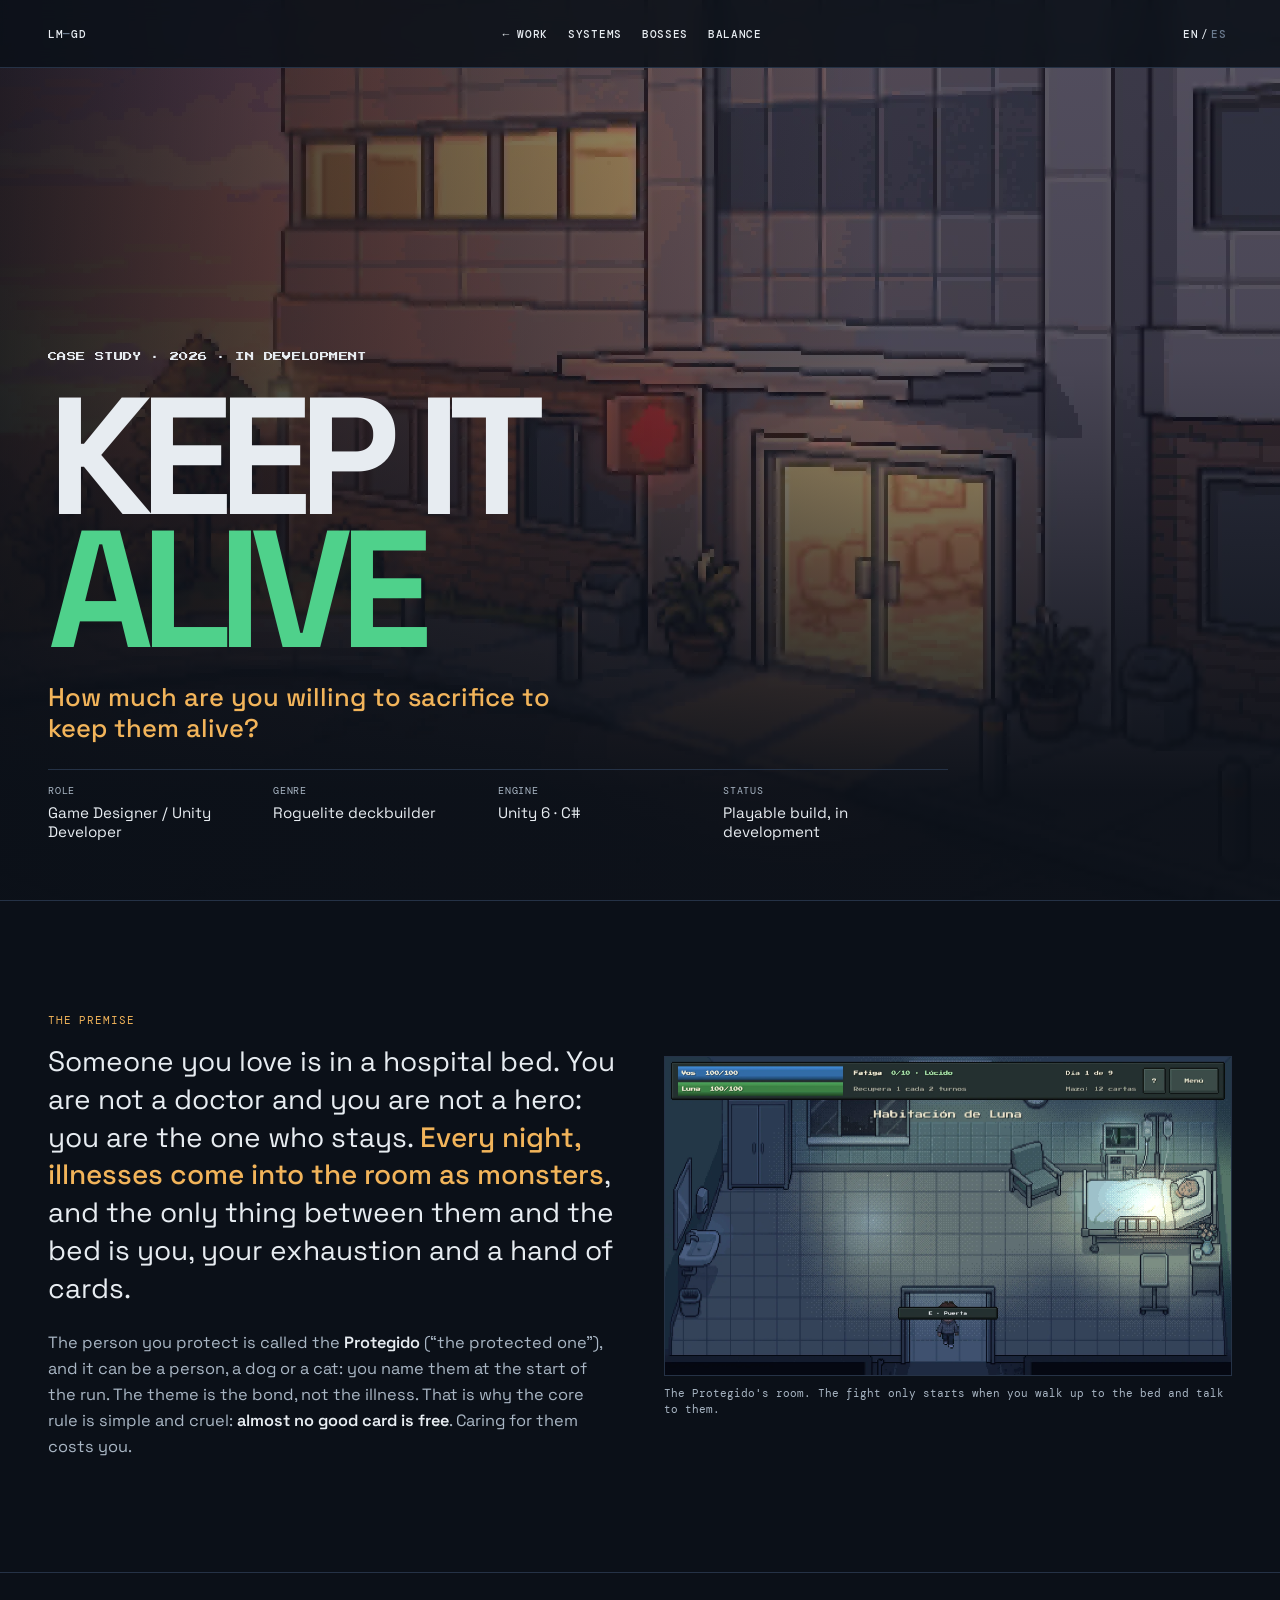
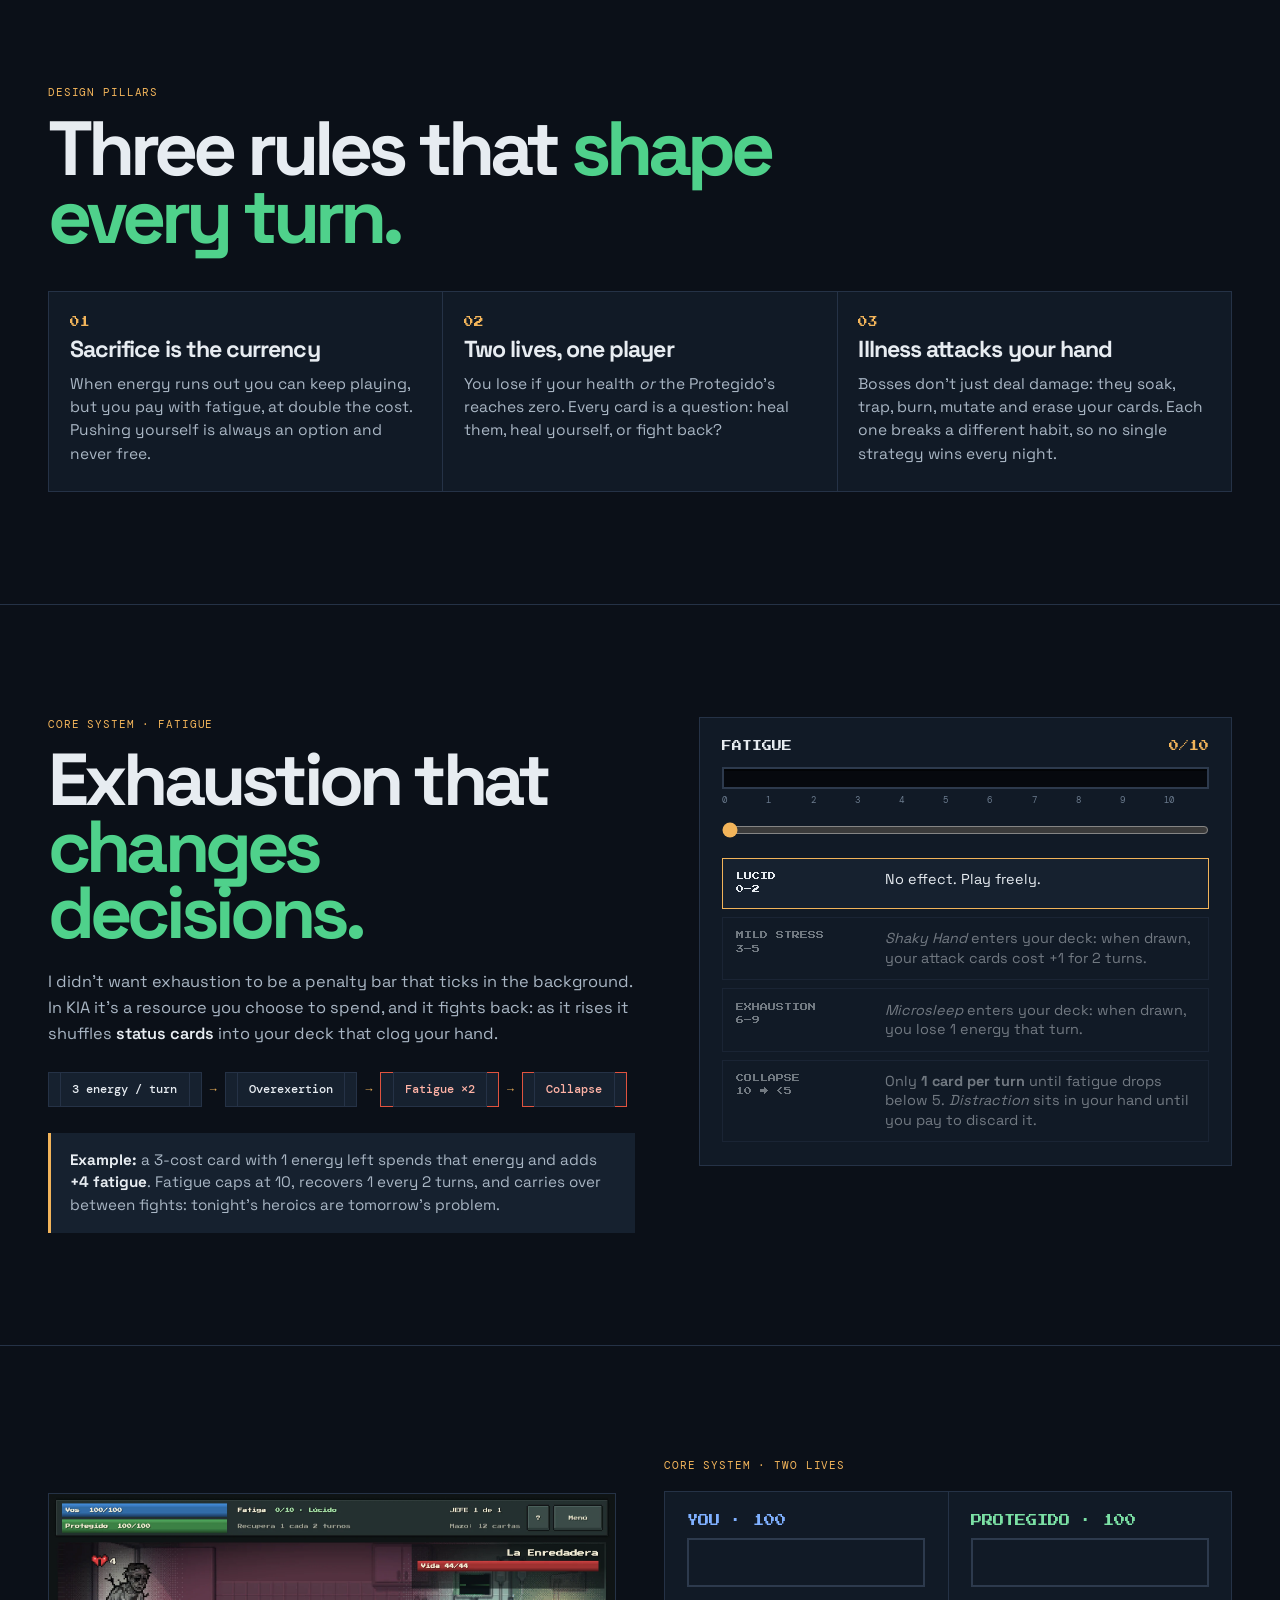
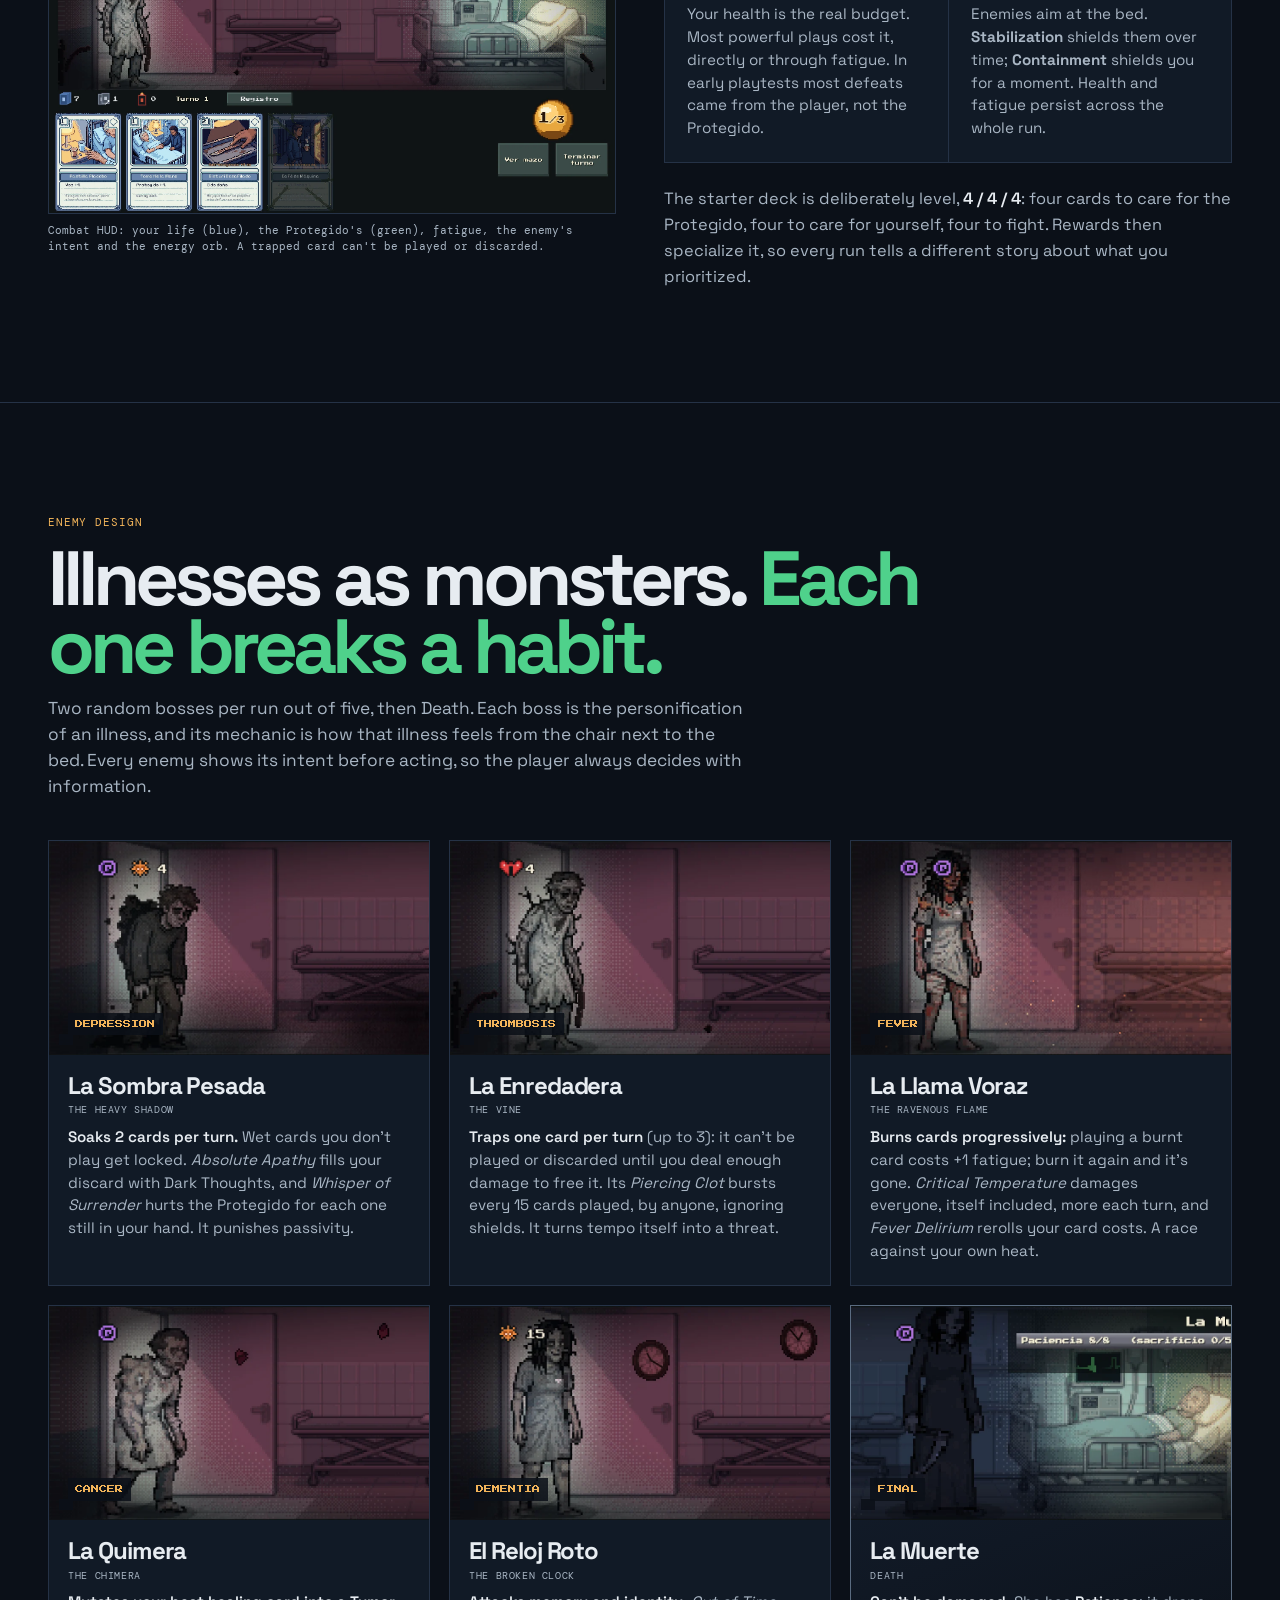
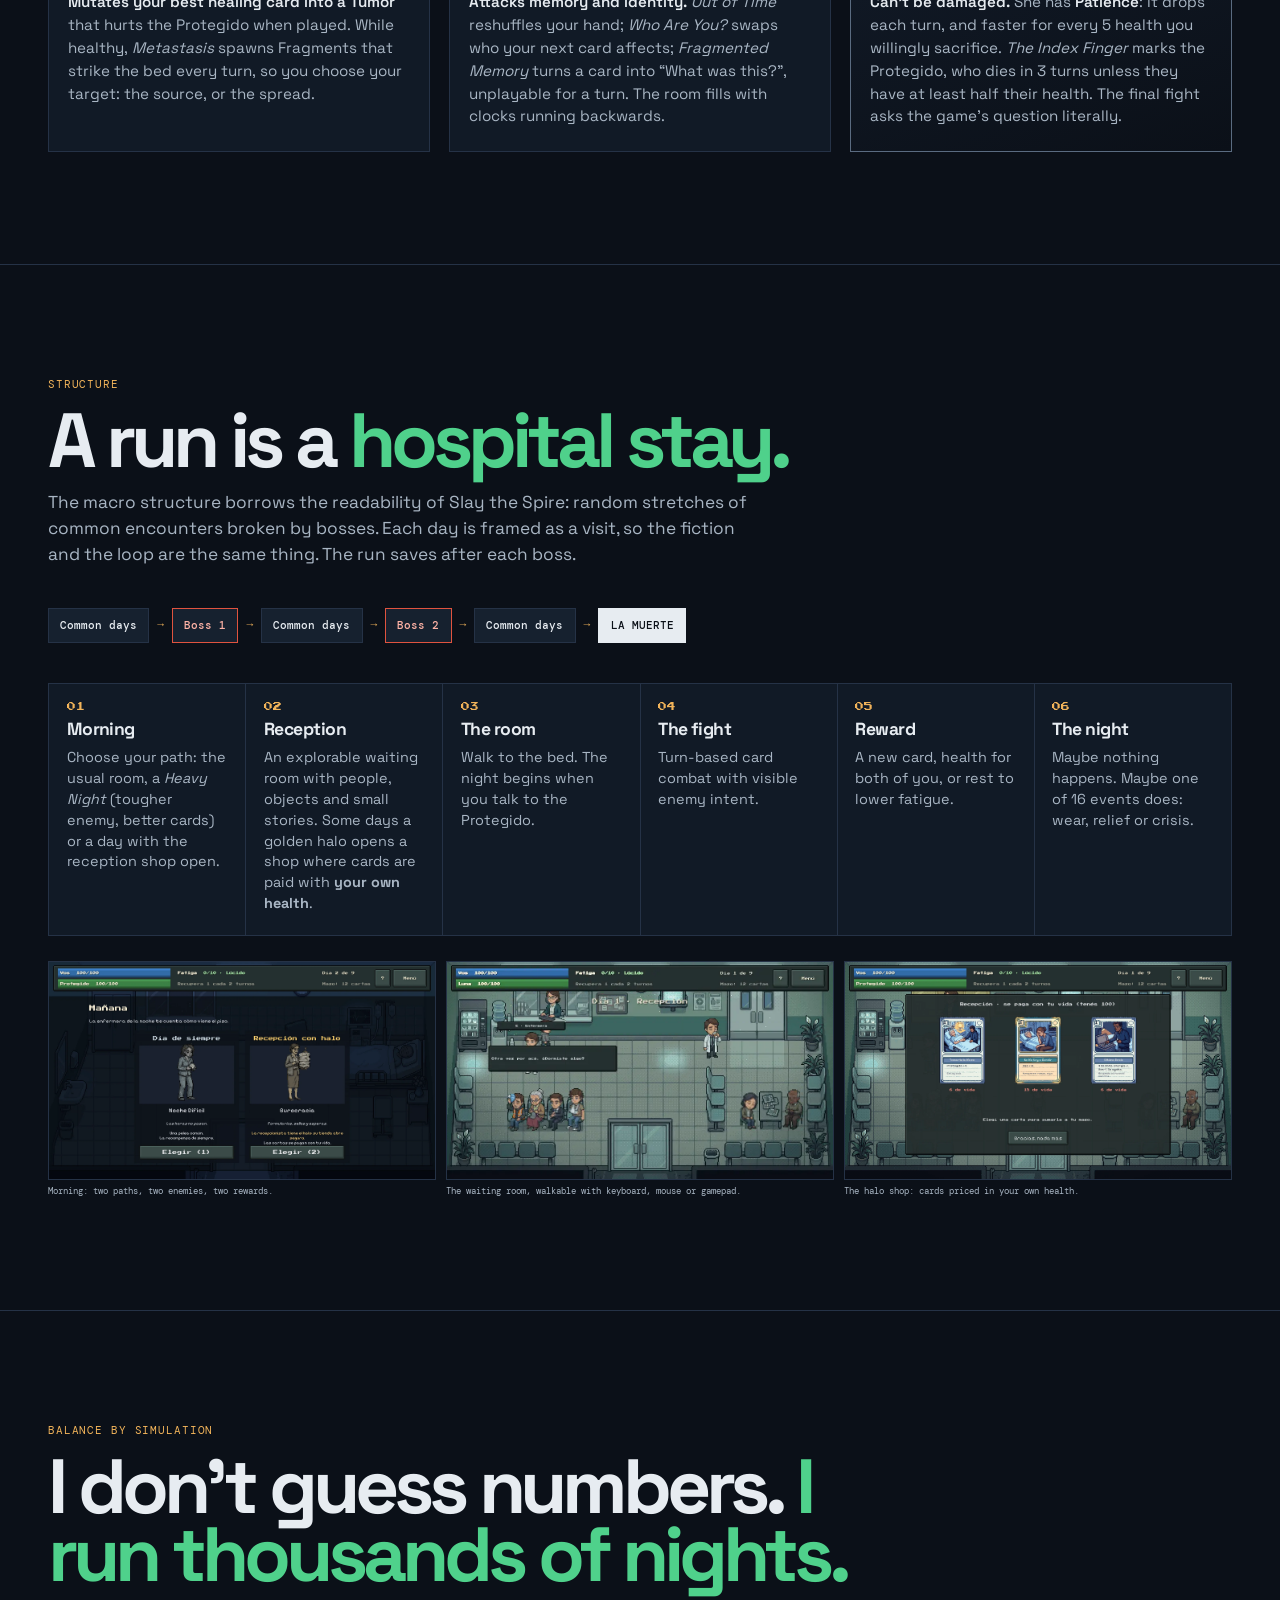
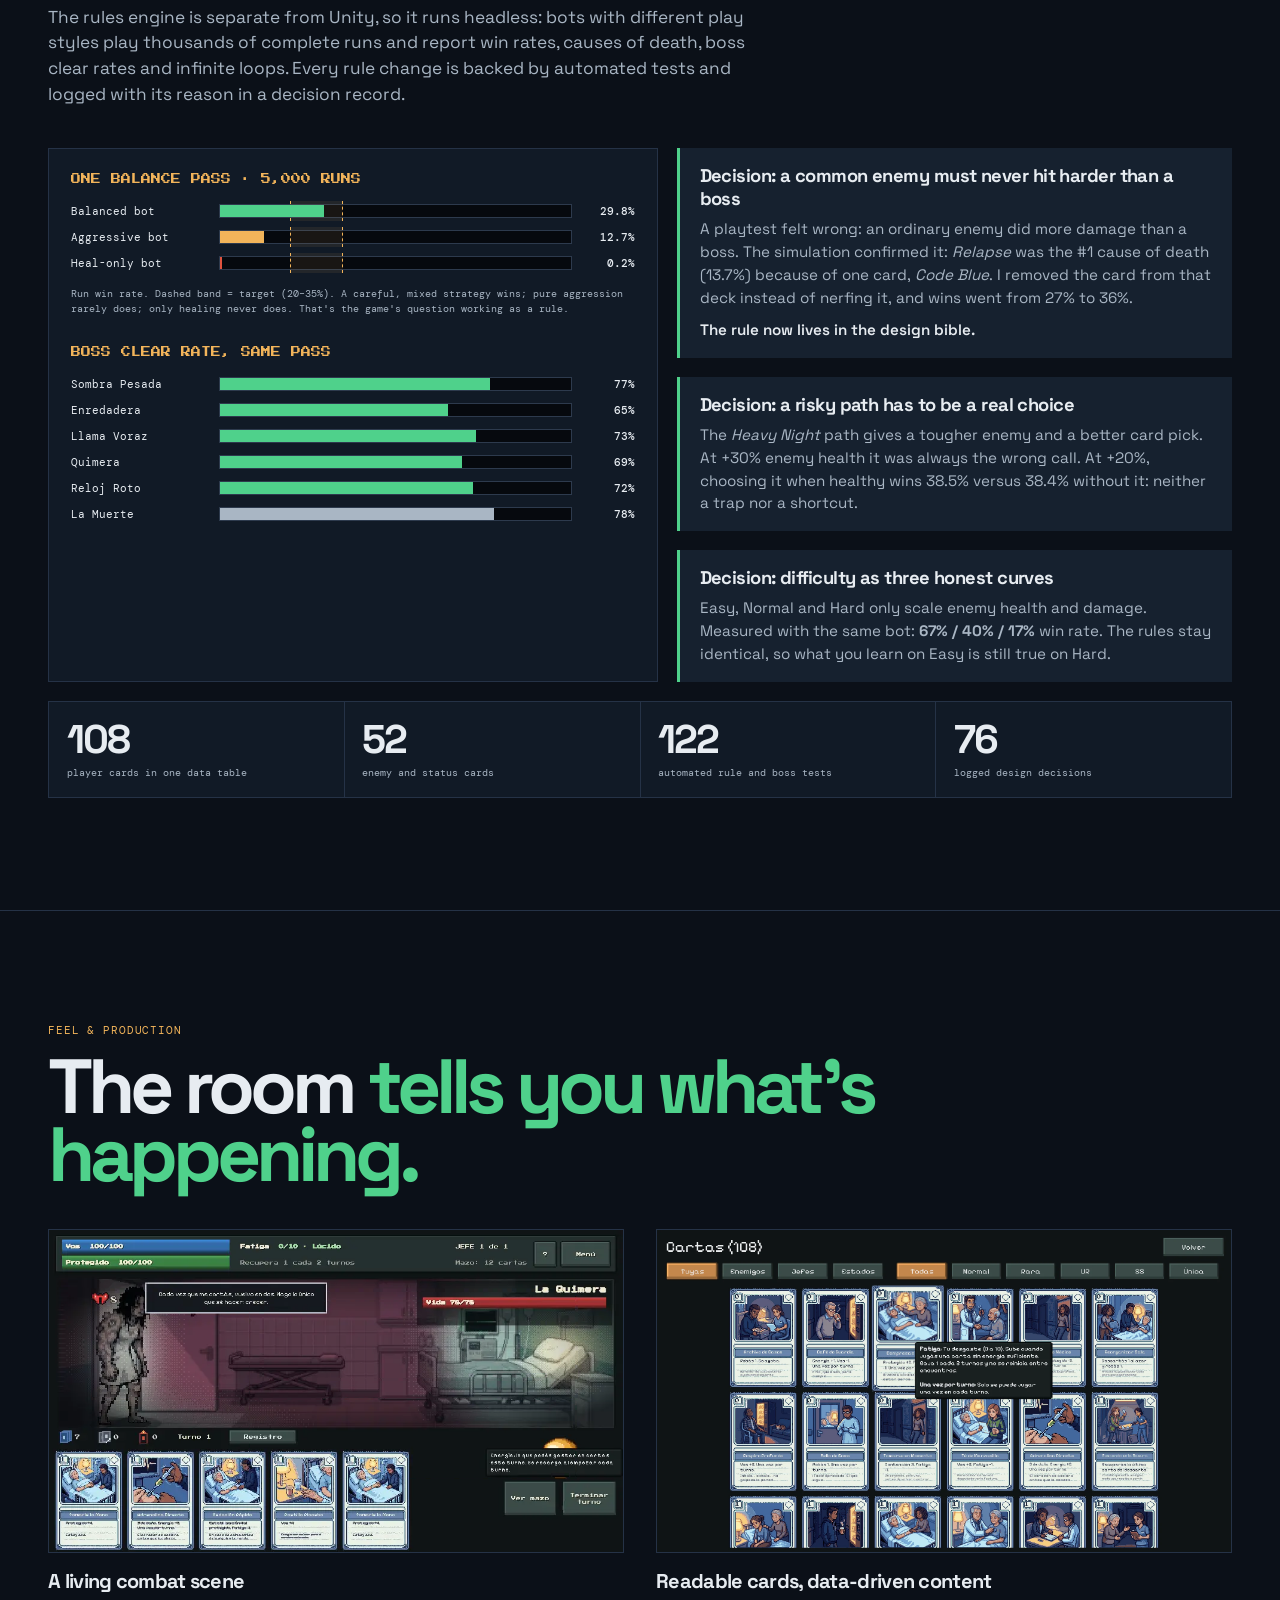
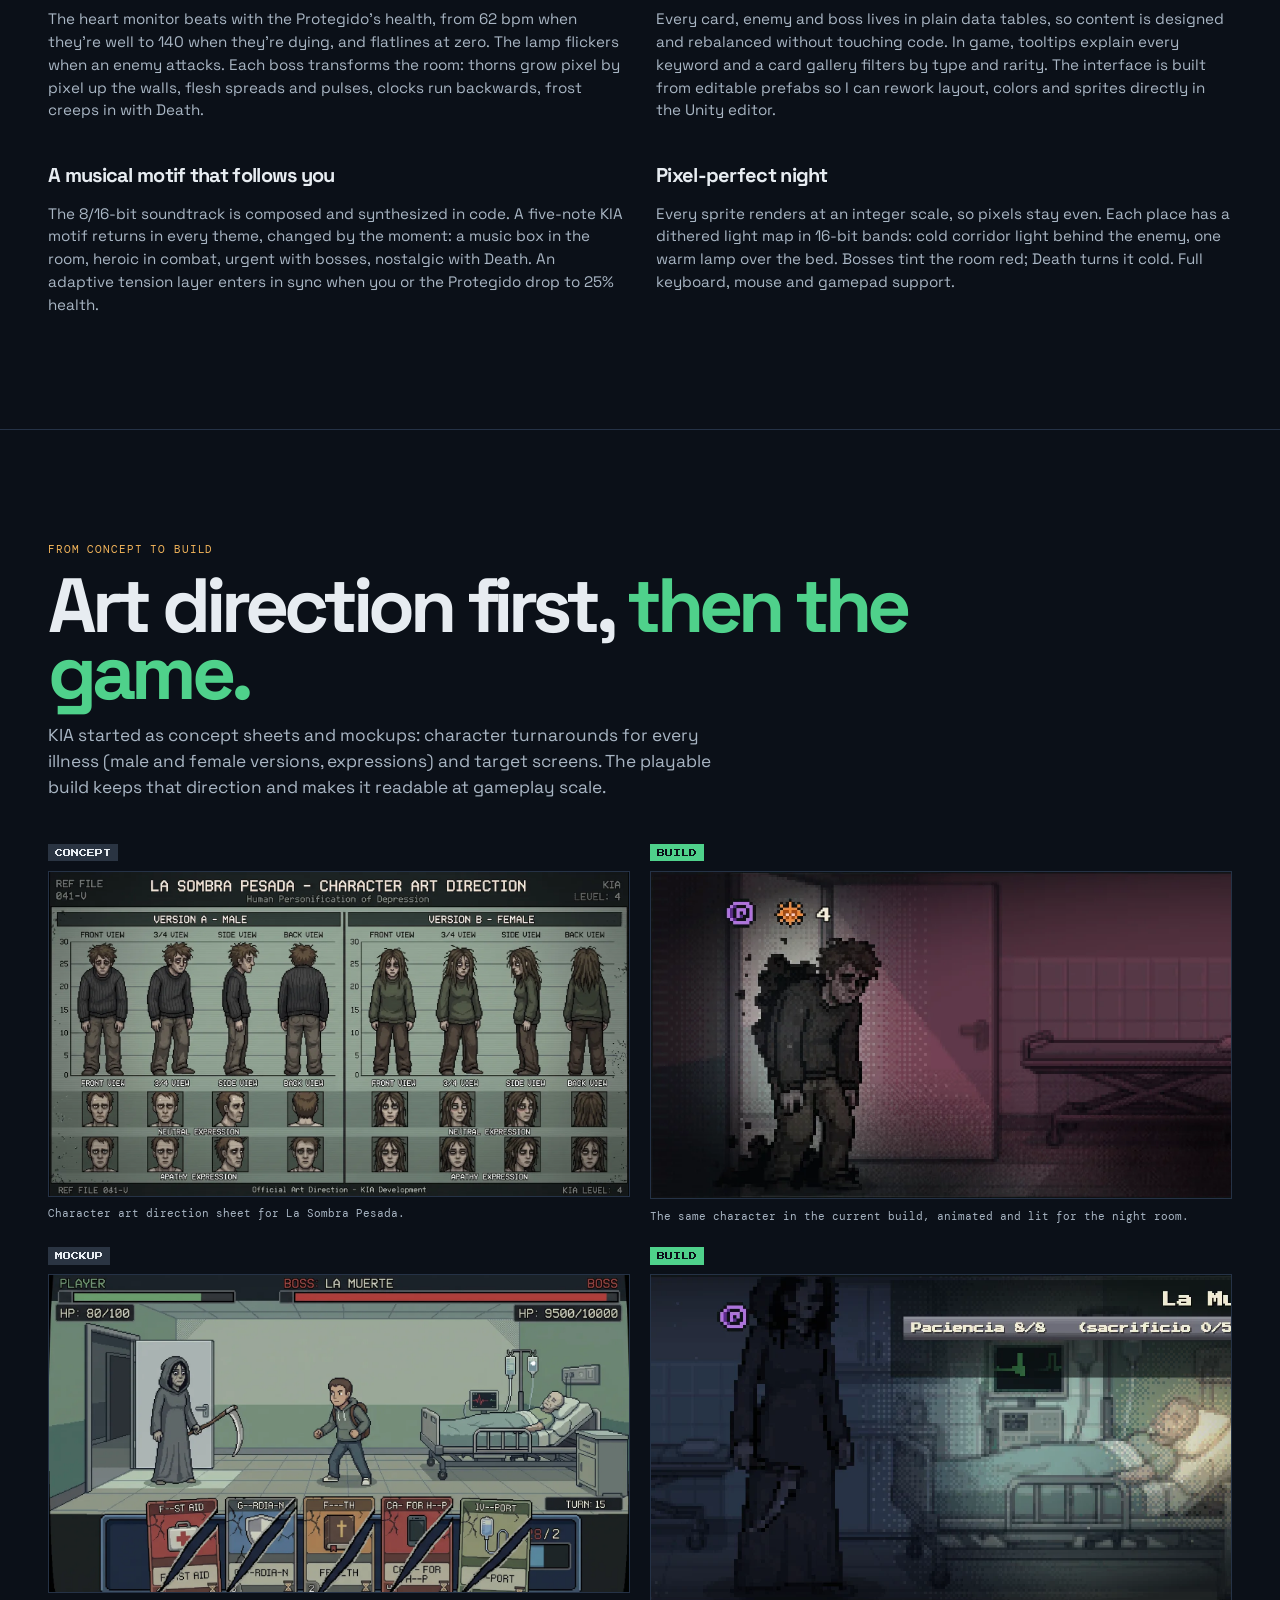
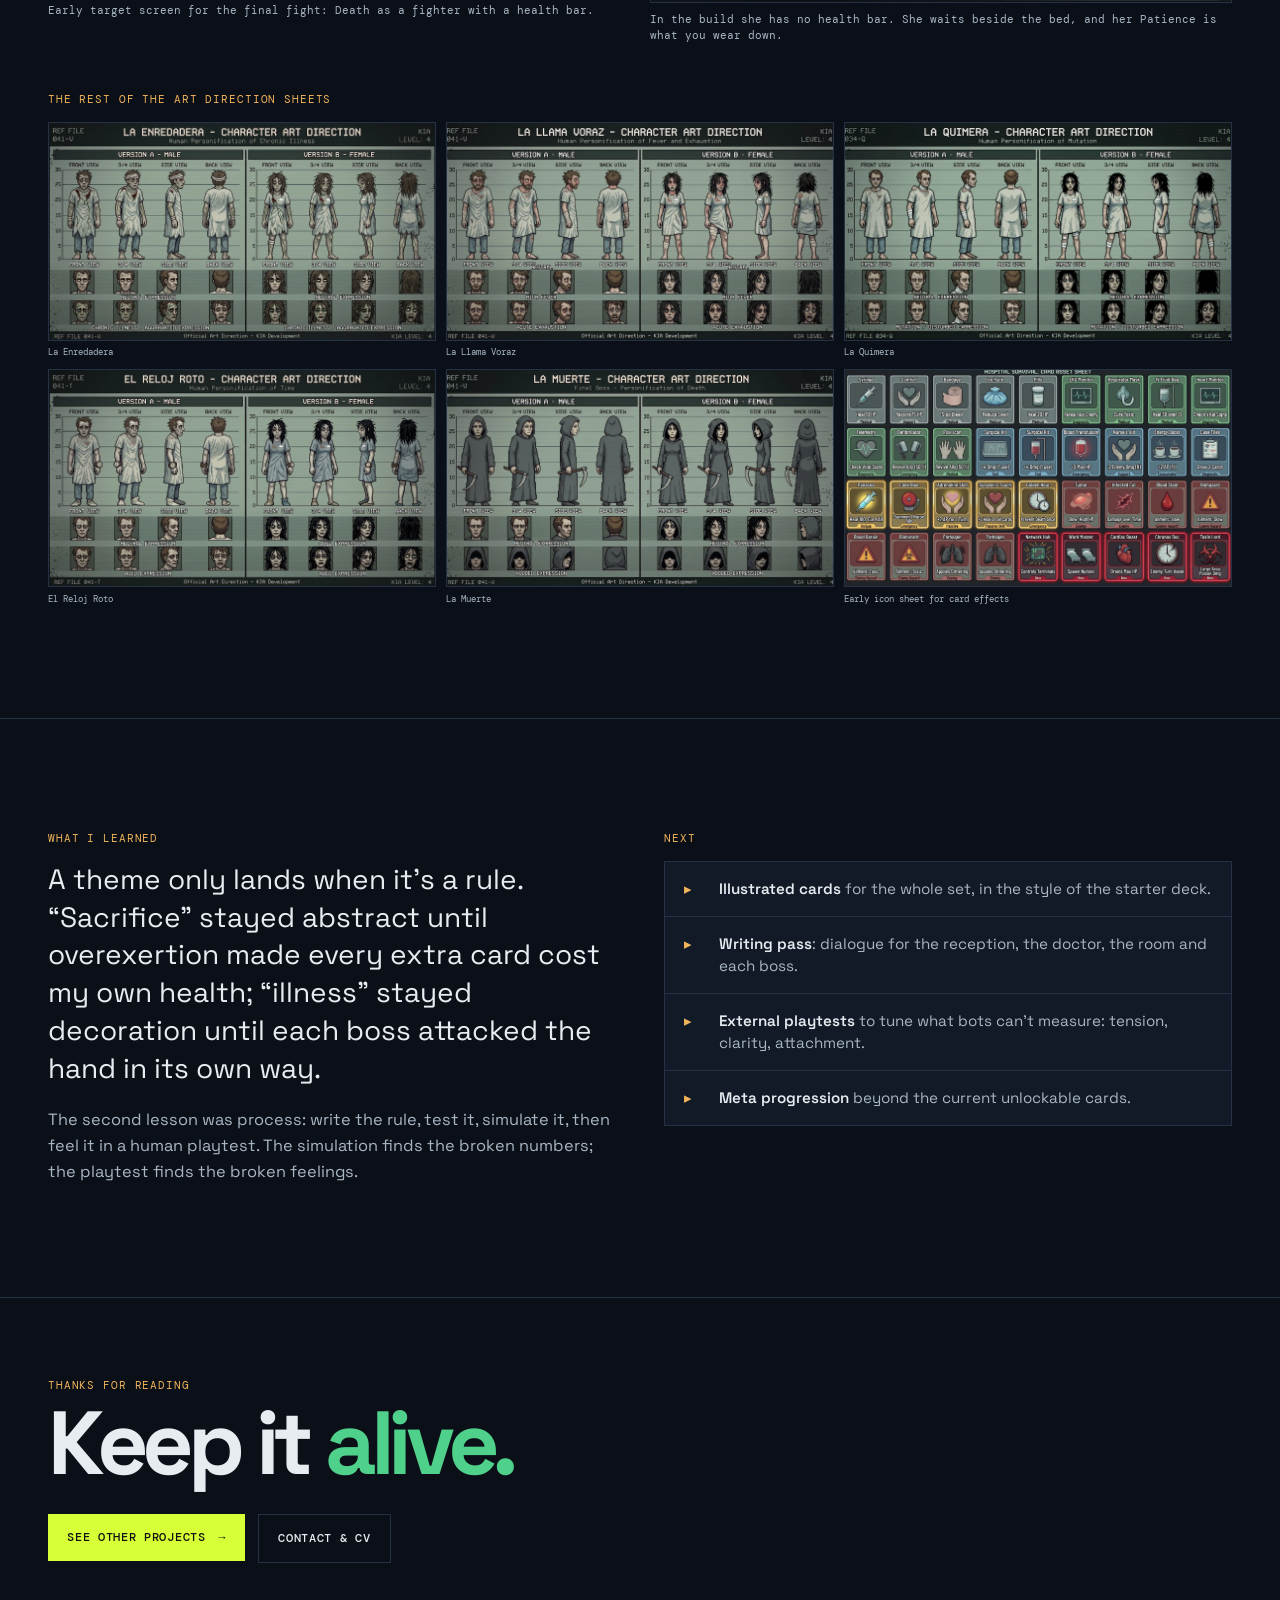
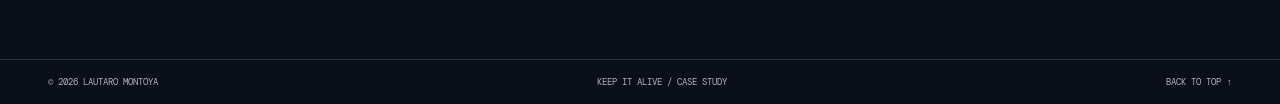
==== kia.html @ 267230ca "Página completa de Keep It Alive, KIA destacado en la portada e imágenes 15 veces más livianas - kia" ====
<!doctype html>
<html lang="en">
<head>
  <meta charset="utf-8">
  <meta name="viewport" content="width=device-width, initial-scale=1">
  <title>Keep It Alive (KIA) — Case Study · Lautaro Montoya</title>
  <meta name="description" content="Keep It Alive: a pixel-art roguelite card game about how much you would sacrifice to keep someone alive. Design case study by Lautaro Montoya: fatigue system, bosses that attack your hand, balance by simulation.">
  <meta name="theme-color" content="#0b1018">
  <meta property="og:type" content="article">
  <meta property="og:title" content="Keep It Alive — How much are you willing to sacrifice to keep them alive?">
  <meta property="og:description" content="A roguelite card game where illnesses attack your hand. Design case study by Lautaro Montoya.">
  <meta property="og:image" content="assets/img/og-kia.jpg">
  <meta name="twitter:card" content="summary_large_image">
  <link rel="icon" href="data:image/svg+xml,%3Csvg xmlns='http://www.w3.org/2000/svg' viewBox='0 0 32 32'%3E%3Crect width='32' height='32' fill='%230b1018'/%3E%3Cpath d='M3 17h7l3-8 4 15 3-7h9' fill='none' stroke='%234fd18b' stroke-width='3'/%3E%3C/svg%3E">
  <link rel="preconnect" href="https://fonts.googleapis.com">
  <link rel="preconnect" href="https://fonts.gstatic.com" crossorigin>
  <link rel="stylesheet" href="https://fonts.googleapis.com/css2?family=DM+Mono:wght@400;500&family=Press+Start+2P&family=Space+Grotesk:wght@400;500;600;700&display=swap">
  <link rel="stylesheet" href="styles.css?v=20261103">
  <script defer src="main.js?v=20261103"></script>
</head>
<body class="page-kia">
  <a class="skip-link" href="#main"><span data-lang="en">Skip to content</span><span data-lang="es">Saltar al contenido</span></a>

  <header class="site-header">
    <a class="logo" href="index.html" aria-label="Lautaro Montoya — home">LM<span>—</span>GD</a>
    <nav aria-label="Case study sections">
      <a href="index.html#work"><span data-lang="en">← WORK</span><span data-lang="es">← PROYECTOS</span></a>
      <a class="nav-extra" href="#systems"><span data-lang="en">SYSTEMS</span><span data-lang="es">SISTEMAS</span></a>
      <a href="#bosses"><span data-lang="en">BOSSES</span><span data-lang="es">JEFES</span></a>
      <a class="nav-extra" href="#balance">BALANCE</a>
    </nav>
    <button class="lang-toggle" type="button" aria-label="Cambiar a español / Switch to English"><span>EN</span><b>/</b><span>ES</span></button>
  </header>

  <main id="main">
    <!-- ============================================================ portada -->
    <section class="kia-hero">
      <div class="kia-hero-bg"><img src="assets/img/kia/exterior.webp" alt="" width="1240" height="1080" fetchpriority="high"></div>
      <div class="kia-hero-inner">
        <p class="kia-kicker">CASE STUDY · 2026 · <span data-lang="en">IN DEVELOPMENT</span><span data-lang="es">EN DESARROLLO</span></p>
        <h1>KEEP IT <em>ALIVE</em></h1>
        <p class="kia-question"><span data-lang="en">How much are you willing to sacrifice to keep them alive?</span><span data-lang="es">¿Cuánto estás dispuesto a sacrificar para mantenerlo vivo?</span></p>
        <dl class="kia-meta">
          <div><dt><span data-lang="en">ROLE</span><span data-lang="es">ROL</span></dt><dd>Game Designer / Unity Developer</dd></div>
          <div><dt><span data-lang="en">GENRE</span><span data-lang="es">GÉNERO</span></dt><dd><span data-lang="en">Roguelite deckbuilder</span><span data-lang="es">Roguelite de cartas</span></dd></div>
          <div><dt><span data-lang="en">ENGINE</span><span data-lang="es">MOTOR</span></dt><dd>Unity 6 · C#</dd></div>
          <div><dt><span data-lang="en">STATUS</span><span data-lang="es">ESTADO</span></dt><dd><span data-lang="en">Playable build, in development</span><span data-lang="es">Build jugable, en desarrollo</span></dd></div>
        </dl>
      </div>
    </section>

    <!-- ============================================================ premisa -->
    <section class="kia-section">
      <div class="kia-wrap kia-two">
        <div>
          <p class="eyebrow"><span data-lang="en">THE PREMISE</span><span data-lang="es">LA PREMISA</span></p>
          <p class="kia-lead" style="margin-top:1rem">
            <span data-lang="en">Someone you love is in a hospital bed. You are not a doctor and you are not a hero: you are the one who stays. <strong>Every night, illnesses come into the room as monsters</strong>, and the only thing between them and the bed is you, your exhaustion and a hand of cards.</span>
            <span data-lang="es">Alguien que querés está en una cama de hospital. No sos médico ni héroe: sos quien se queda. <strong>Cada noche las enfermedades entran al cuarto como monstruos</strong>, y lo único entre ellas y la cama sos vos, tu cansancio y una mano de cartas.</span>
          </p>
          <p class="kia-text" style="margin-top:1.4rem">
            <span data-lang="en">The person you protect is called the <strong>Protegido</strong> (“the protected one”), and it can be a person, a dog or a cat: you name them at the start of the run. The theme is the bond, not the illness. That is why the core rule is simple and cruel: <strong>almost no good card is free</strong>. Caring for them costs you.</span>
            <span data-lang="es">A quien protegés se lo llama <strong>Protegido</strong>, y puede ser una persona, un perro o un gato: le ponés nombre al empezar la partida. El tema es el vínculo, no la enfermedad. Por eso la regla central es simple y cruel: <strong>casi ninguna carta buena es gratis</strong>. Cuidarlo te cuesta.</span>
          </p>
        </div>
        <figure class="kia-figure">
          <img src="assets/img/kia/habitacion.webp" alt="The Protegido's hospital room at night, explorable in top-down view" loading="lazy" width="1920" height="1080" data-zoom>
          <figcaption><span data-lang="en">The Protegido's room. The fight only starts when you walk up to the bed and talk to them.</span><span data-lang="es">La habitación del Protegido. La pelea recién empieza cuando te acercás a la cama y le hablás.</span></figcaption>
        </figure>
      </div>
    </section>

    <!-- ============================================================ pilares -->
    <section class="kia-section">
      <div class="kia-wrap">
        <div class="kia-head">
          <p class="eyebrow"><span data-lang="en">DESIGN PILLARS</span><span data-lang="es">PILARES DE DISEÑO</span></p>
          <h2><span data-lang="en">Three rules that <em>shape every turn.</em></span><span data-lang="es">Tres reglas que <em>dan forma a cada turno.</em></span></h2>
        </div>
        <ol class="pillars">
          <li>
            <h3><span data-lang="en">Sacrifice is the currency</span><span data-lang="es">El sacrificio es la moneda</span></h3>
            <p><span data-lang="en">When energy runs out you can keep playing, but you pay with fatigue, at double the cost. Pushing yourself is always an option and never free.</span><span data-lang="es">Cuando se termina la energía podés seguir jugando, pero pagás con fatiga, al doble. Exigirte siempre es una opción y nunca es gratis.</span></p>
          </li>
          <li>
            <h3><span data-lang="en">Two lives, one player</span><span data-lang="es">Dos vidas, un jugador</span></h3>
            <p><span data-lang="en">You lose if your health <em>or</em> the Protegido's reaches zero. Every card is a question: heal them, heal yourself, or fight back?</span><span data-lang="es">Perdés si llega a cero tu vida <em>o</em> la del Protegido. Cada carta es una pregunta: ¿lo curo, me curo o ataco?</span></p>
          </li>
          <li>
            <h3><span data-lang="en">Illness attacks your hand</span><span data-lang="es">La enfermedad ataca tu mano</span></h3>
            <p><span data-lang="en">Bosses don't just deal damage: they soak, trap, burn, mutate and erase your cards. Each one breaks a different habit, so no single strategy wins every night.</span><span data-lang="es">Los jefes no solo hacen daño: mojan, atrapan, queman, mutan y borran tus cartas. Cada uno rompe un hábito distinto, así que ninguna estrategia gana todas las noches.</span></p>
          </li>
        </ol>
      </div>
    </section>

    <!-- ============================================================ fatiga -->
    <section class="kia-section" id="systems">
      <div class="kia-wrap fatigue">
        <div>
          <p class="eyebrow"><span data-lang="en">CORE SYSTEM · FATIGUE</span><span data-lang="es">SISTEMA CENTRAL · FATIGA</span></p>
          <h2 class="kia-head" style="margin:1rem 0 0"><span data-lang="en" style="font-size:clamp(2.2rem,6vw,4.6rem);line-height:.9;letter-spacing:-.065em;display:block">Exhaustion that <em>changes decisions.</em></span><span data-lang="es" style="font-size:clamp(2.2rem,6vw,4.6rem);line-height:.9;letter-spacing:-.065em;display:block">Un cansancio que <em>cambia las decisiones.</em></span></h2>
          <p class="kia-text" style="margin-top:1.4rem"><span data-lang="en">I didn't want exhaustion to be a penalty bar that ticks in the background. In KIA it's a resource you choose to spend, and it fights back: as it rises it shuffles <strong>status cards</strong> into your deck that clog your hand.</span><span data-lang="es">No quería que el cansancio fuera una barra de castigo que corre de fondo. En KIA es un recurso que elegís gastar, y te responde: a medida que sube mete <strong>cartas de estado</strong> en tu mazo que te traban la mano.</span></p>
          <div class="fatigue-chain" aria-label="Energy, then overexertion, then fatigue, then collapse">
            <span><span data-lang="en">3 energy / turn</span><span data-lang="es">3 de energía / turno</span></span><i>→</i>
            <span><span data-lang="en">Overexertion</span><span data-lang="es">Sobreexigencia</span></span><i>→</i>
            <span class="is-hot"><span data-lang="en">Fatigue ×2</span><span data-lang="es">Fatiga ×2</span></span><i>→</i>
            <span class="is-hot"><span data-lang="en">Collapse</span><span data-lang="es">Colapso</span></span>
          </div>
          <p class="fatigue-example"><span data-lang="en"><b>Example:</b> a 3-cost card with 1 energy left spends that energy and adds <b>+4 fatigue</b>. Fatigue caps at 10, recovers 1 every 2 turns, and carries over between fights: tonight's heroics are tomorrow's problem.</span><span data-lang="es"><b>Ejemplo:</b> una carta de costo 3 con 1 de energía gasta esa energía y suma <b>+4 de fatiga</b>. La fatiga llega hasta 10, baja 1 cada 2 turnos y se arrastra entre peleas: el heroísmo de esta noche es el problema de mañana.</span></p>
        </div>

        <div class="meter" id="fatigue-meter" data-level="lucido">
          <div class="meter-top"><span><span data-lang="en">FATIGUE</span><span data-lang="es">FATIGA</span></span><span class="fatigue-value">0/10</span></div>
          <div class="meter-bar" aria-hidden="true"></div>
          <div class="meter-ticks" aria-hidden="true"><span>0</span><span>1</span><span>2</span><span>3</span><span>4</span><span>5</span><span>6</span><span>7</span><span>8</span><span>9</span><span>10</span></div>
          <label class="sr-only" for="fatigue-range">Fatigue</label>
          <input id="fatigue-range" type="range" min="0" max="10" value="0" step="1">
          <div class="fatigue-states">
            <div class="fatigue-state" data-state="lucido"><b><span data-lang="en">LUCID</span><span data-lang="es">LÚCIDO</span><br>0–2</b><span><span data-lang="en">No effect. Play freely.</span><span data-lang="es">Sin efecto. Jugás tranquilo.</span></span></div>
            <div class="fatigue-state" data-state="estres"><b><span data-lang="en">MILD STRESS</span><span data-lang="es">ESTRÉS LEVE</span><br>3–5</b><span><span data-lang="en"><i>Shaky Hand</i> enters your deck: when drawn, your attack cards cost +1 for 2 turns.</span><span data-lang="es"><i>Mano Temblorosa</i> entra a tu mazo: al robarla, tus cartas de ataque cuestan +1 durante 2 turnos.</span></span></div>
            <div class="fatigue-state" data-state="agotamiento"><b><span data-lang="en">EXHAUSTION</span><span data-lang="es">AGOTAMIENTO</span><br>6–9</b><span><span data-lang="en"><i>Microsleep</i> enters your deck: when drawn, you lose 1 energy that turn.</span><span data-lang="es"><i>Microsueño</i> entra a tu mazo: al robarla, perdés 1 de energía ese turno.</span></span></div>
            <div class="fatigue-state" data-state="colapso"><b><span data-lang="en">COLLAPSE</span><span data-lang="es">COLAPSO</span><br>10 → &lt;5</b><span><span data-lang="en">Only <b>1 card per turn</b> until fatigue drops below 5. <i>Distraction</i> sits in your hand until you pay to discard it.</span><span data-lang="es">Solo <b>1 carta por turno</b> hasta que la fatiga baje de 5. <i>Desconcentración</i> se queda en tu mano hasta que pagues para descartarla.</span></span></div>
          </div>
        </div>
      </div>
    </section>

    <!-- ============================================================ dos vidas -->
    <section class="kia-section">
      <div class="kia-wrap kia-two">
        <figure class="kia-figure">
          <img src="assets/img/kia/enredadera.webp" alt="Combat screen: your health bar in blue, the Protegido's in green, fatigue at the top, five cards in hand and the energy orb" loading="lazy" width="1920" height="1080" data-zoom>
          <figcaption><span data-lang="en">Combat HUD: your life (blue), the Protegido's (green), fatigue, the enemy's intent and the energy orb. A trapped card can't be played or discarded.</span><span data-lang="es">HUD del combate: tu vida (azul), la del Protegido (verde), la fatiga, la intención del enemigo y el orbe de energía. Una carta atrapada no se puede jugar ni descartar.</span></figcaption>
        </figure>
        <div>
          <p class="eyebrow"><span data-lang="en">CORE SYSTEM · TWO LIVES</span><span data-lang="es">SISTEMA CENTRAL · DOS VIDAS</span></p>
          <div class="lives" style="margin-top:1.2rem">
            <div>
              <h3 style="color:#7fb0ff"><span data-lang="en">YOU</span><span data-lang="es">VOS</span> · 100</h3>
              <div class="life-bar"><span style="width:62%;background:#3f7ee8"></span></div>
              <p><span data-lang="en">Your health is the real budget. Most powerful plays cost it, directly or through fatigue. In early playtests most defeats came from the player, not the Protegido.</span><span data-lang="es">Tu vida es el verdadero presupuesto. Casi todas las jugadas fuertes la gastan, directo o a través de la fatiga. En las primeras pruebas la mayoría de las derrotas venían del jugador, no del Protegido.</span></p>
            </div>
            <div>
              <h3 style="color:#7be0a4"><span data-lang="en">PROTEGIDO</span><span data-lang="es">PROTEGIDO</span> · 100</h3>
              <div class="life-bar"><span style="width:84%;background:#3fbf6f"></span></div>
              <p><span data-lang="en">Enemies aim at the bed. <b>Stabilization</b> shields them over time; <b>Containment</b> shields you for a moment. Health and fatigue persist across the whole run.</span><span data-lang="es">Los enemigos apuntan a la cama. La <b>Estabilización</b> lo protege en el tiempo; la <b>Contención</b> te protege a vos un momento. La vida y la fatiga se conservan toda la partida.</span></p>
            </div>
          </div>
          <p class="kia-text" style="margin-top:1.4rem"><span data-lang="en">The starter deck is deliberately level, <strong>4 / 4 / 4</strong>: four cards to care for the Protegido, four to care for yourself, four to fight. Rewards then specialize it, so every run tells a different story about what you prioritized.</span><span data-lang="es">El mazo inicial está nivelado a propósito, <strong>4 / 4 / 4</strong>: cuatro cartas para cuidar al Protegido, cuatro para cuidarte y cuatro para pelear. Las recompensas lo especializan, así que cada partida cuenta una historia distinta sobre qué priorizaste.</span></p>
        </div>
      </div>
    </section>

    <!-- ============================================================ jefes -->
    <section class="kia-section" id="bosses">
      <div class="kia-wrap">
        <div class="kia-head">
          <p class="eyebrow"><span data-lang="en">ENEMY DESIGN</span><span data-lang="es">DISEÑO DE ENEMIGOS</span></p>
          <h2><span data-lang="en">Illnesses as monsters. <em>Each one breaks a habit.</em></span><span data-lang="es">Enfermedades como monstruos. <em>Cada una rompe un hábito.</em></span></h2>
          <p><span data-lang="en">Two random bosses per run out of five, then Death. Each boss is the personification of an illness, and its mechanic is how that illness feels from the chair next to the bed. Every enemy shows its intent before acting, so the player always decides with information.</span><span data-lang="es">Dos jefes al azar por partida entre cinco, y después La Muerte. Cada jefe personifica una enfermedad, y su mecánica es cómo se siente esa enfermedad desde la silla al lado de la cama. Todo enemigo muestra su intención antes de actuar, así el jugador siempre decide con información.</span></p>
        </div>

        <div class="bosses">
          <article class="boss">
            <div class="boss-shot"><img src="assets/img/kia/jefe-sombra-pesada.webp" alt="La Sombra Pesada, a hunched figure dripping black shadow" loading="lazy" width="896" height="504" data-zoom="assets/img/kia/sombra-pesada.webp"><span><span data-lang="en">DEPRESSION</span><span data-lang="es">DEPRESIÓN</span></span></div>
            <div class="boss-body">
              <h3>La Sombra Pesada<small>THE HEAVY SHADOW</small></h3>
              <p><span data-lang="en"><b>Soaks 2 cards per turn.</b> Wet cards you don't play get locked. <i>Absolute Apathy</i> fills your discard with Dark Thoughts, and <i>Whisper of Surrender</i> hurts the Protegido for each one still in your hand. It punishes passivity.</span><span data-lang="es"><b>Moja 2 cartas por turno.</b> Las mojadas que no jugás se bloquean. <i>Apatía Absoluta</i> llena tu descarte de Pensamientos Oscuros y <i>Susurro de Rendición</i> lastima al Protegido por cada uno que te quede en la mano. Castiga la pasividad.</span></p>
            </div>
          </article>
          <article class="boss">
            <div class="boss-shot"><img src="assets/img/kia/jefe-enredadera.webp" alt="La Enredadera, a pale figure with black thorns growing out of it" loading="lazy" width="896" height="504" data-zoom="assets/img/kia/enredadera.webp"><span><span data-lang="en">THROMBOSIS</span><span data-lang="es">TROMBOSIS</span></span></div>
            <div class="boss-body">
              <h3>La Enredadera<small>THE VINE</small></h3>
              <p><span data-lang="en"><b>Traps one card per turn</b> (up to 3): it can't be played or discarded until you deal enough damage to free it. Its <i>Piercing Clot</i> bursts every 15 cards played, by anyone, ignoring shields. It turns tempo itself into a threat.</span><span data-lang="es"><b>Atrapa una carta por turno</b> (hasta 3): no se puede jugar ni descartar hasta que le hagas suficiente daño para liberarla. Su <i>Coágulo Punzante</i> estalla cada 15 cartas jugadas, de cualquiera, e ignora escudos. Convierte el ritmo mismo en una amenaza.</span></p>
            </div>
          </article>
          <article class="boss">
            <div class="boss-shot"><img src="assets/img/kia/jefe-llama-voraz.webp" alt="La Llama Voraz, a feverish woman in a burnt gown" loading="lazy" width="896" height="504" data-zoom="assets/img/kia/llama-voraz.webp"><span><span data-lang="en">FEVER</span><span data-lang="es">FIEBRE</span></span></div>
            <div class="boss-body">
              <h3>La Llama Voraz<small>THE RAVENOUS FLAME</small></h3>
              <p><span data-lang="en"><b>Burns cards progressively:</b> playing a burnt card costs +1 fatigue; burn it again and it's gone. <i>Critical Temperature</i> damages everyone, itself included, more each turn, and <i>Fever Delirium</i> rerolls your card costs. A race against your own heat.</span><span data-lang="es"><b>Quema cartas de forma progresiva:</b> jugar una quemada suma +1 de fatiga; si se vuelve a quemar, se pierde. <i>Temperatura Crítica</i> lastima a todos, ella incluida, cada turno más, y <i>Delirio Febril</i> sortea los costos de tu mano. Una carrera contra tu propia fiebre.</span></p>
            </div>
          </article>
          <article class="boss">
            <div class="boss-shot"><img src="assets/img/kia/jefe-quimera.webp" alt="La Quimera, a figure covered in growing flesh" loading="lazy" width="896" height="504" data-zoom="assets/img/kia/quimera.webp"><span><span data-lang="en">CANCER</span><span data-lang="es">CÁNCER</span></span></div>
            <div class="boss-body">
              <h3>La Quimera<small>THE CHIMERA</small></h3>
              <p><span data-lang="en"><b>Mutates your best healing card into a Tumor</b> that hurts the Protegido when played. While healthy, <i>Metastasis</i> spawns Fragments that strike the bed every turn, so you choose your target: the source, or the spread.</span><span data-lang="es"><b>Muta tu mejor carta de curación en un Tumor</b> que lastima al Protegido al jugarlo. Mientras está sana, <i>Metástasis</i> invoca Fragmentos que golpean la cama cada turno, así que elegís el objetivo: el origen o lo que se extiende.</span></p>
            </div>
          </article>
          <article class="boss">
            <div class="boss-shot"><img src="assets/img/kia/jefe-reloj-roto.webp" alt="El Reloj Roto, a gaunt figure surrounded by clocks running backwards" loading="lazy" width="896" height="504" data-zoom="assets/img/kia/reloj-roto.webp"><span><span data-lang="en">DEMENTIA</span><span data-lang="es">DEMENCIA</span></span></div>
            <div class="boss-body">
              <h3>El Reloj Roto<small>THE BROKEN CLOCK</small></h3>
              <p><span data-lang="en"><b>Attacks memory and identity.</b> <i>Out of Time</i> reshuffles your hand; <i>Who Are You?</i> swaps who your next card affects; <i>Fragmented Memory</i> turns a card into “What was this?”, unplayable for a turn. The room fills with clocks running backwards.</span><span data-lang="es"><b>Ataca la memoria y la identidad.</b> <i>Tiempo Desfasado</i> rebaraja tu mano; <i>¿Quién Eres?</i> cambia a quién afecta tu próxima carta; <i>Recuerdo Fragmentado</i> convierte una carta en “¿Qué era esto?”, injugable por un turno. El cuarto se llena de relojes que giran al revés.</span></p>
            </div>
          </article>
          <article class="boss boss--final">
            <div class="boss-shot"><img src="assets/img/kia/jefe-la-muerte.webp" alt="La Muerte, a tall hooded figure standing beside the Protegido's bed" loading="lazy" width="896" height="504" data-zoom="assets/img/kia/la-muerte.webp"><span><span data-lang="en">FINAL</span><span data-lang="es">FINAL</span></span></div>
            <div class="boss-body">
              <h3>La Muerte<small>DEATH</small></h3>
              <p><span data-lang="en"><b>Can't be damaged.</b> She has <b>Patience</b>: it drops each turn, and faster for every 5 health you willingly sacrifice. <i>The Index Finger</i> marks the Protegido, who dies in 3 turns unless they have at least half their health. The final fight asks the game's question literally.</span><span data-lang="es"><b>No se le puede hacer daño.</b> Tiene <b>Paciencia</b>: baja cada turno, y más rápido por cada 5 de vida que sacrificás voluntariamente. <i>El Dedo Índice</i> marca al Protegido, que muere en 3 turnos si no tiene al menos la mitad de su vida. La pelea final hace la pregunta del juego de forma literal.</span></p>
            </div>
          </article>
        </div>
      </div>
    </section>

    <!-- ============================================================ estructura -->
    <section class="kia-section">
      <div class="kia-wrap">
        <div class="kia-head">
          <p class="eyebrow"><span data-lang="en">STRUCTURE</span><span data-lang="es">ESTRUCTURA</span></p>
          <h2><span data-lang="en">A run is a <em>hospital stay.</em></span><span data-lang="es">Una partida es una <em>internación.</em></span></h2>
          <p><span data-lang="en">The macro structure borrows the readability of Slay the Spire: random stretches of common encounters broken by bosses. Each day is framed as a visit, so the fiction and the loop are the same thing. The run saves after each boss.</span><span data-lang="es">La estructura grande toma la legibilidad de Slay the Spire: tramos aleatorios de encuentros comunes cortados por jefes. Cada día se presenta como una visita, así la ficción y el loop son lo mismo. La partida se guarda después de cada jefe.</span></p>
        </div>
        <ol class="run" aria-label="Run structure">
          <li><span data-lang="en">Common days</span><span data-lang="es">Días comunes</span></li><li class="arrow" aria-hidden="true">→</li>
          <li class="is-boss"><span data-lang="en">Boss 1</span><span data-lang="es">Jefe 1</span></li><li class="arrow" aria-hidden="true">→</li>
          <li><span data-lang="en">Common days</span><span data-lang="es">Días comunes</span></li><li class="arrow" aria-hidden="true">→</li>
          <li class="is-boss"><span data-lang="en">Boss 2</span><span data-lang="es">Jefe 2</span></li><li class="arrow" aria-hidden="true">→</li>
          <li><span data-lang="en">Common days</span><span data-lang="es">Días comunes</span></li><li class="arrow" aria-hidden="true">→</li>
          <li class="is-final">LA MUERTE</li>
        </ol>
        <ol class="day">
          <li><h3><span data-lang="en">Morning</span><span data-lang="es">Mañana</span></h3><p><span data-lang="en">Choose your path: the usual room, a <i>Heavy Night</i> (tougher enemy, better cards) or a day with the reception shop open.</span><span data-lang="es">Elegís camino: la habitación de siempre, una <i>Noche pesada</i> (enemigo más duro, mejores cartas) o un día con la tienda de recepción abierta.</span></p></li>
          <li><h3><span data-lang="en">Reception</span><span data-lang="es">Recepción</span></h3><p><span data-lang="en">An explorable waiting room with people, objects and small stories. Some days a golden halo opens a shop where cards are paid with <b>your own health</b>.</span><span data-lang="es">Una sala de espera explorable, con gente, objetos y pequeñas historias. Algunos días un halo dorado abre una tienda donde las cartas se pagan con <b>tu propia vida</b>.</span></p></li>
          <li><h3><span data-lang="en">The room</span><span data-lang="es">La habitación</span></h3><p><span data-lang="en">Walk to the bed. The night begins when you talk to the Protegido.</span><span data-lang="es">Caminás hasta la cama. La noche empieza cuando le hablás al Protegido.</span></p></li>
          <li><h3><span data-lang="en">The fight</span><span data-lang="es">La pelea</span></h3><p><span data-lang="en">Turn-based card combat with visible enemy intent.</span><span data-lang="es">Combate de cartas por turnos con la intención del enemigo a la vista.</span></p></li>
          <li><h3><span data-lang="en">Reward</span><span data-lang="es">Recompensa</span></h3><p><span data-lang="en">A new card, health for both of you, or rest to lower fatigue.</span><span data-lang="es">Una carta nueva, vida para los dos o descansar para bajar la fatiga.</span></p></li>
          <li><h3><span data-lang="en">The night</span><span data-lang="es">La noche</span></h3><p><span data-lang="en">Maybe nothing happens. Maybe one of 16 events does: wear, relief or crisis.</span><span data-lang="es">Puede no pasar nada. O puede pasar uno de 16 eventos: desgaste, alivio o crisis.</span></p></li>
        </ol>
        <div class="gallery" style="margin-top:1.6rem">
          <figure><img src="assets/img/kia/camino.webp" alt="The Morning screen with two paths to choose from" loading="lazy" data-zoom><figcaption><span data-lang="en">Morning: two paths, two enemies, two rewards.</span><span data-lang="es">Mañana: dos caminos, dos enemigos, dos recompensas.</span></figcaption></figure>
          <figure><img src="assets/img/kia/sala-viva.webp" alt="The explorable waiting room, animated" loading="lazy" data-zoom><figcaption><span data-lang="en">The waiting room, walkable with keyboard, mouse or gamepad.</span><span data-lang="es">La sala de espera, que se recorre con teclado, mouse o joystick.</span></figcaption></figure>
          <figure><img src="assets/img/kia/tienda.webp" alt="The reception shop, where cards cost health" loading="lazy" data-zoom><figcaption><span data-lang="en">The halo shop: cards priced in your own health.</span><span data-lang="es">La tienda del halo: cartas que se pagan con tu vida.</span></figcaption></figure>
        </div>
      </div>
    </section>

    <!-- ============================================================ balance -->
    <section class="kia-section" id="balance">
      <div class="kia-wrap">
        <div class="kia-head">
          <p class="eyebrow"><span data-lang="en">BALANCE BY SIMULATION</span><span data-lang="es">BALANCE POR SIMULACIÓN</span></p>
          <h2><span data-lang="en">I don't guess numbers. <em>I run thousands of nights.</em></span><span data-lang="es">No adivino números. <em>Corro miles de noches.</em></span></h2>
          <p><span data-lang="en">The rules engine is separate from Unity, so it runs headless: bots with different play styles play thousands of complete runs and report win rates, causes of death, boss clear rates and infinite loops. Every rule change is backed by automated tests and logged with its reason in a decision record.</span><span data-lang="es">El motor de reglas está separado de Unity, así que corre sin interfaz: bots con distintos estilos juegan miles de partidas completas y reportan victorias, causas de muerte, jefes superados y bucles infinitos. Cada cambio de reglas tiene pruebas automáticas y queda anotado con su motivo en un registro de decisiones.</span></p>
        </div>

        <div class="sim-grid">
          <div class="sim-card">
            <h3><span data-lang="en">ONE BALANCE PASS · 5,000 RUNS</span><span data-lang="es">UN AJUSTE · 5.000 PARTIDAS</span></h3>
            <ul class="bars">
              <li><span><span data-lang="en">Balanced bot</span><span data-lang="es">Bot equilibrado</span></span><span class="track"><span class="target" style="left:20%;width:15%"></span><i style="width:29.8%"></i></span><b>29.8%</b></li>
              <li><span><span data-lang="en">Aggressive bot</span><span data-lang="es">Bot agresivo</span></span><span class="track"><span class="target" style="left:20%;width:15%"></span><i style="width:12.7%;--c:#f2b45a"></i></span><b>12.7%</b></li>
              <li><span><span data-lang="en">Heal-only bot</span><span data-lang="es">Bot que solo cura</span></span><span class="track"><span class="target" style="left:20%;width:15%"></span><i style="width:.6%;--c:#e0533f"></i></span><b>0.2%</b></li>
            </ul>
            <p class="sim-note"><span data-lang="en">Run win rate. Dashed band = target (20–35%). A careful, mixed strategy wins; pure aggression rarely does; only healing never does. That's the game's question working as a rule.</span><span data-lang="es">Victorias por partida. Franja punteada = objetivo (20–35%). Una estrategia cuidadosa y mixta gana; la pura agresión casi nunca; solo curar, nunca. Es la pregunta del juego funcionando como regla.</span></p>
            <h3 style="margin-top:1.8rem"><span data-lang="en">BOSS CLEAR RATE, SAME PASS</span><span data-lang="es">JEFES SUPERADOS, MISMO AJUSTE</span></h3>
            <ul class="bars">
              <li><span>Sombra Pesada</span><span class="track"><i style="width:77%"></i></span><b>77%</b></li>
              <li><span>Enredadera</span><span class="track"><i style="width:65%"></i></span><b>65%</b></li>
              <li><span>Llama Voraz</span><span class="track"><i style="width:73%"></i></span><b>73%</b></li>
              <li><span>Quimera</span><span class="track"><i style="width:69%"></i></span><b>69%</b></li>
              <li><span>Reloj Roto</span><span class="track"><i style="width:72%"></i></span><b>72%</b></li>
              <li><span>La Muerte</span><span class="track"><i style="width:78%;--c:#a9b6c4"></i></span><b>78%</b></li>
            </ul>
          </div>

          <div style="display:grid;gap:1.2rem;align-content:start">
            <div class="decision">
              <h3><span data-lang="en">Decision: a common enemy must never hit harder than a boss</span><span data-lang="es">Decisión: un enemigo común nunca puede pegar más que un jefe</span></h3>
              <p><span data-lang="en">A playtest felt wrong: an ordinary enemy did more damage than a boss. The simulation confirmed it: <i>Relapse</i> was the #1 cause of death (13.7%) because of one card, <i>Code Blue</i>. I removed the card from that deck instead of nerfing it, and wins went from 27% to 36%.</span><span data-lang="es">Una prueba se sintió mal: un enemigo común hacía más daño que un jefe. La simulación lo confirmó: <i>Recaída</i> era la causa de muerte n.º 1 (13,7%) por una sola carta, <i>Código Azul</i>. Saqué la carta de ese mazo en vez de debilitarla, y las victorias pasaron de 27% a 36%.</span></p>
              <p class="rule"><span data-lang="en">The rule now lives in the design bible.</span><span data-lang="es">La regla ahora está en la biblia de diseño.</span></p>
            </div>
            <div class="decision">
              <h3><span data-lang="en">Decision: a risky path has to be a real choice</span><span data-lang="es">Decisión: un camino arriesgado tiene que ser una elección real</span></h3>
              <p><span data-lang="en">The <i>Heavy Night</i> path gives a tougher enemy and a better card pick. At +30% enemy health it was always the wrong call. At +20%, choosing it when healthy wins 38.5% versus 38.4% without it: neither a trap nor a shortcut.</span><span data-lang="es">El camino <i>Noche pesada</i> da un enemigo más duro y una mejor elección de carta. Con +30% de vida enemiga siempre convenía evitarlo. Con +20%, elegirlo estando entero gana 38,5% contra 38,4% sin elegirlo: ni trampa ni atajo.</span></p>
            </div>
            <div class="decision">
              <h3><span data-lang="en">Decision: difficulty as three honest curves</span><span data-lang="es">Decisión: dificultad en tres curvas honestas</span></h3>
              <p><span data-lang="en">Easy, Normal and Hard only scale enemy health and damage. Measured with the same bot: <b>67% / 40% / 17%</b> win rate. The rules stay identical, so what you learn on Easy is still true on Hard.</span><span data-lang="es">Fácil, Intermedio y Difícil solo escalan la vida y el daño de los enemigos. Medido con el mismo bot: <b>67% / 40% / 17%</b> de victorias. Las reglas no cambian, así que lo que aprendés en Fácil sigue siendo cierto en Difícil.</span></p>
            </div>
          </div>
        </div>

        <div class="kpis">
          <div><strong>108</strong><span><span data-lang="en">player cards in one data table</span><span data-lang="es">cartas del jugador en una sola tabla</span></span></div>
          <div><strong>52</strong><span><span data-lang="en">enemy and status cards</span><span data-lang="es">cartas enemigas y de estado</span></span></div>
          <div><strong>122</strong><span><span data-lang="en">automated rule and boss tests</span><span data-lang="es">pruebas automáticas de reglas y jefes</span></span></div>
          <div><strong>76</strong><span><span data-lang="en">logged design decisions</span><span data-lang="es">decisiones de diseño registradas</span></span></div>
        </div>
      </div>
    </section>

    <!-- ============================================================ producción -->
    <section class="kia-section">
      <div class="kia-wrap">
        <div class="kia-head">
          <p class="eyebrow"><span data-lang="en">FEEL &amp; PRODUCTION</span><span data-lang="es">SENSACIÓN Y PRODUCCIÓN</span></p>
          <h2><span data-lang="en">The room <em>tells you what's happening.</em></span><span data-lang="es">El cuarto <em>te cuenta lo que pasa.</em></span></h2>
        </div>
        <div class="craft">
          <div class="craft-item">
            <figure class="kia-figure"><img src="assets/img/kia/combate-quimera.webp" alt="Animated combat: cards fly to their target, hit sparks and floating numbers" loading="lazy" width="960" height="540" data-zoom></figure>
            <h3><span data-lang="en">A living combat scene</span><span data-lang="es">Una escena de combate viva</span></h3>
            <p><span data-lang="en">The heart monitor beats with the Protegido's health, from 62 bpm when they're well to 140 when they're dying, and flatlines at zero. The lamp flickers when an enemy attacks. Each boss transforms the room: thorns grow pixel by pixel up the walls, flesh spreads and pulses, clocks run backwards, frost creeps in with Death.</span><span data-lang="es">El monitor late con la vida del Protegido, de 62 lpm cuando está bien a 140 cuando se apaga, y queda en línea plana en cero. La lámpara titila cuando un enemigo ataca. Cada jefe transforma el cuarto: espinas que trepan píxel a píxel por las paredes, carne que se extiende y late, relojes que giran al revés, escarcha cuando llega La Muerte.</span></p>
          </div>
          <div class="craft-item">
            <figure class="kia-figure"><img src="assets/img/kia/cartas.webp" alt="The card gallery with filters by type and rarity" loading="lazy" width="1920" height="1080" data-zoom></figure>
            <h3><span data-lang="en">Readable cards, data-driven content</span><span data-lang="es">Cartas legibles, contenido por datos</span></h3>
            <p><span data-lang="en">Every card, enemy and boss lives in plain data tables, so content is designed and rebalanced without touching code. In game, tooltips explain every keyword and a card gallery filters by type and rarity. The interface is built from editable prefabs so I can rework layout, colors and sprites directly in the Unity editor.</span><span data-lang="es">Cada carta, enemigo y jefe vive en tablas de datos simples, así el contenido se diseña y se rebalancea sin tocar código. En el juego, los tooltips explican cada término y una galería filtra las cartas por tipo y rareza. La interfaz está hecha con prefabs editables, así puedo cambiar distribución, colores y sprites directo en el editor de Unity.</span></p>
          </div>
          <div class="craft-item">
            <h3><span data-lang="en">A musical motif that follows you</span><span data-lang="es">Un motivo musical que te acompaña</span></h3>
            <p><span data-lang="en">The 8/16-bit soundtrack is composed and synthesized in code. A five-note KIA motif returns in every theme, changed by the moment: a music box in the room, heroic in combat, urgent with bosses, nostalgic with Death. An adaptive tension layer enters in sync when you or the Protegido drop to 25% health.</span><span data-lang="es">La música 8/16 bits está compuesta y sintetizada en código. Un motivo de cinco notas de KIA vuelve en todos los temas, cambiado según el momento: cajita de música en la habitación, heroico en el combate, urgente con los jefes, nostálgico con La Muerte. Una capa de tensión adaptativa entra sincronizada cuando a vos o al Protegido les queda 25% de vida.</span></p>
          </div>
          <div class="craft-item">
            <h3><span data-lang="en">Pixel-perfect night</span><span data-lang="es">Una noche pixel-perfect</span></h3>
            <p><span data-lang="en">Every sprite renders at an integer scale, so pixels stay even. Each place has a dithered light map in 16-bit bands: cold corridor light behind the enemy, one warm lamp over the bed. Bosses tint the room red; Death turns it cold. Full keyboard, mouse and gamepad support.</span><span data-lang="es">Cada sprite se dibuja en escala entera, así los píxeles quedan parejos. Cada lugar tiene un mapa de luz tramado en bandas tipo 16 bits: luz fría de pasillo detrás del enemigo, una sola lámpara cálida sobre la cama. Los jefes tiñen el cuarto de rojo; La Muerte lo enfría. Soporte completo de teclado, mouse y joystick.</span></p>
          </div>
        </div>
      </div>
    </section>

    <!-- ============================================================ evolución -->
    <section class="kia-section">
      <div class="kia-wrap">
        <div class="kia-head">
          <p class="eyebrow"><span data-lang="en">FROM CONCEPT TO BUILD</span><span data-lang="es">DEL CONCEPTO AL BUILD</span></p>
          <h2><span data-lang="en">Art direction first, <em>then the game.</em></span><span data-lang="es">Primero la dirección de arte, <em>después el juego.</em></span></h2>
          <p><span data-lang="en">KIA started as concept sheets and mockups: character turnarounds for every illness (male and female versions, expressions) and target screens. The playable build keeps that direction and makes it readable at gameplay scale.</span><span data-lang="es">KIA empezó como fichas de concepto y maquetas: personajes de cada enfermedad en todas sus vistas (versión hombre y mujer, expresiones) y pantallas objetivo. El build jugable mantiene esa dirección y la vuelve legible a escala de juego.</span></p>
        </div>
        <div class="evolution">
          <figure class="kia-figure">
            <span class="tag"><span data-lang="en">CONCEPT</span><span data-lang="es">CONCEPTO</span></span>
            <img src="assets/img/case-studies/keep-it-alive/enemies-depresion.webp" alt="Concept sheet for La Sombra Pesada: front, three-quarter, side and back views, male and female versions" loading="lazy" data-zoom>
            <figcaption><span data-lang="en">Character art direction sheet for La Sombra Pesada.</span><span data-lang="es">Ficha de dirección de arte de La Sombra Pesada.</span></figcaption>
          </figure>
          <figure class="kia-figure">
            <span class="tag tag--now">BUILD</span>
            <img src="assets/img/kia/jefe-sombra-pesada.webp" alt="La Sombra Pesada in the current build, in the night hospital room" loading="lazy" data-zoom="assets/img/kia/sombra-pesada.webp">
            <figcaption><span data-lang="en">The same character in the current build, animated and lit for the night room.</span><span data-lang="es">El mismo personaje en el build actual, animado e iluminado para el cuarto de noche.</span></figcaption>
          </figure>
          <figure class="kia-figure">
            <span class="tag"><span data-lang="en">MOCKUP</span><span data-lang="es">MAQUETA</span></span>
            <img src="assets/img/case-studies/keep-it-alive/gameplay-2.webp" alt="Early mockup of the final fight: Death with a scythe, the player and the bed" loading="lazy" data-zoom>
            <figcaption><span data-lang="en">Early target screen for the final fight: Death as a fighter with a health bar.</span><span data-lang="es">Pantalla objetivo temprana de la pelea final: La Muerte como un rival con barra de vida.</span></figcaption>
          </figure>
          <figure class="kia-figure">
            <span class="tag tag--now">BUILD</span>
            <img src="assets/img/kia/jefe-la-muerte.webp" alt="La Muerte in the current build, standing beside the bed, with her Patience meter" loading="lazy" data-zoom="assets/img/kia/la-muerte.webp">
            <figcaption><span data-lang="en">In the build she has no health bar. She waits beside the bed, and her Patience is what you wear down.</span><span data-lang="es">En el build no tiene barra de vida. Espera al lado de la cama, y lo que desgastás es su Paciencia.</span></figcaption>
          </figure>
        </div>
        <p class="eyebrow" style="margin:3rem 0 1rem"><span data-lang="en">THE REST OF THE ART DIRECTION SHEETS</span><span data-lang="es">EL RESTO DE LAS FICHAS DE DIRECCIÓN DE ARTE</span></p>
        <div class="gallery">
          <figure><img src="assets/img/case-studies/keep-it-alive/enemies-enredadera.webp" alt="Art direction sheet: La Enredadera" loading="lazy" data-zoom><figcaption>La Enredadera</figcaption></figure>
          <figure><img src="assets/img/case-studies/keep-it-alive/enemies-fiebre.webp" alt="Art direction sheet: La Llama Voraz" loading="lazy" data-zoom><figcaption>La Llama Voraz</figcaption></figure>
          <figure><img src="assets/img/case-studies/keep-it-alive/enemies-quimera.webp" alt="Art direction sheet: La Quimera" loading="lazy" data-zoom><figcaption>La Quimera</figcaption></figure>
          <figure><img src="assets/img/case-studies/keep-it-alive/enemies-reloj-roto.webp" alt="Art direction sheet: El Reloj Roto" loading="lazy" data-zoom><figcaption>El Reloj Roto</figcaption></figure>
          <figure><img src="assets/img/case-studies/keep-it-alive/enemies-muerte.webp" alt="Art direction sheet: La Muerte" loading="lazy" data-zoom><figcaption>La Muerte</figcaption></figure>
          <figure><img src="assets/img/case-studies/keep-it-alive/cards.webp" alt="Early icon sheet for card effects" loading="lazy" data-zoom><figcaption><span data-lang="en">Early icon sheet for card effects</span><span data-lang="es">Hoja temprana de íconos de efectos</span></figcaption></figure>
        </div>
      </div>
    </section>

    <!-- ============================================================ lo que sigue -->
    <section class="kia-section">
      <div class="kia-wrap kia-two" style="align-items:start">
        <div>
          <p class="eyebrow"><span data-lang="en">WHAT I LEARNED</span><span data-lang="es">LO QUE APRENDÍ</span></p>
          <p class="kia-lead" style="margin-top:1rem"><span data-lang="en">A theme only lands when it's a rule. “Sacrifice” stayed abstract until overexertion made every extra card cost my own health; “illness” stayed decoration until each boss attacked the hand in its own way.</span><span data-lang="es">Un tema solo funciona cuando es una regla. “Sacrificio” fue abstracto hasta que la sobreexigencia hizo que cada carta de más costara mi propia vida; “enfermedad” fue decoración hasta que cada jefe atacó la mano a su manera.</span></p>
          <p class="kia-text" style="margin-top:1.2rem"><span data-lang="en">The second lesson was process: write the rule, test it, simulate it, then feel it in a human playtest. The simulation finds the broken numbers; the playtest finds the broken feelings.</span><span data-lang="es">La segunda lección fue de proceso: escribir la regla, probarla, simularla y después sentirla en una prueba humana. La simulación encuentra los números rotos; la prueba humana, las sensaciones rotas.</span></p>
        </div>
        <div>
          <p class="eyebrow"><span data-lang="en">NEXT</span><span data-lang="es">LO QUE SIGUE</span></p>
          <ul class="next-list" style="margin-top:1rem">
            <li><span><span data-lang="en"><b>Illustrated cards</b> for the whole set, in the style of the starter deck.</span><span data-lang="es"><b>Cartas ilustradas</b> para todo el set, con el estilo del mazo inicial.</span></span></li>
            <li><span><span data-lang="en"><b>Writing pass</b>: dialogue for the reception, the doctor, the room and each boss.</span><span data-lang="es"><b>Pasada de escritura</b>: diálogos de la recepción, el médico, la habitación y cada jefe.</span></span></li>
            <li><span><span data-lang="en"><b>External playtests</b> to tune what bots can't measure: tension, clarity, attachment.</span><span data-lang="es"><b>Pruebas con jugadores externos</b> para ajustar lo que los bots no miden: tensión, claridad, apego.</span></span></li>
            <li><span><span data-lang="en"><b>Meta progression</b> beyond the current unlockable cards.</span><span data-lang="es"><b>Progreso entre partidas</b> más allá de las cartas desbloqueables actuales.</span></span></li>
          </ul>
        </div>
      </div>
    </section>

    <section class="kia-cta">
      <div class="kia-wrap">
        <p class="eyebrow"><span data-lang="en">THANKS FOR READING</span><span data-lang="es">GRACIAS POR LEER</span></p>
        <h2><span data-lang="en">Keep it <em>alive.</em></span><span data-lang="es">Mantenelo <em>vivo.</em></span></h2>
        <div class="kia-cta-links">
          <a class="button-primary" href="index.html#work"><span data-lang="en">SEE OTHER PROJECTS</span><span data-lang="es">VER OTROS PROYECTOS</span> <span aria-hidden="true">→</span></a>
          <a class="button-ghost" href="index.html#contact"><span data-lang="en">CONTACT &amp; CV</span><span data-lang="es">CONTACTO Y CV</span></a>
        </div>
      </div>
    </section>
  </main>

  <footer class="site-footer">
    <span>© <span class="year"></span> LAUTARO MONTOYA</span>
    <span>KEEP IT ALIVE / CASE STUDY</span>
    <a href="#main"><span data-lang="en">BACK TO TOP</span><span data-lang="es">VOLVER ARRIBA</span> ↑</a>
  </footer>

  <div class="lightbox" id="lightbox" hidden role="dialog" aria-modal="true" aria-label="Image viewer">
    <button class="lightbox-close" type="button" data-lightbox-close aria-label="Close">×</button>
    <button class="lightbox-step" type="button" data-lightbox-step="-1" aria-label="Previous">‹</button>
    <figure><img src="data:," alt=""><figcaption></figcaption></figure>
    <button class="lightbox-step" type="button" data-lightbox-step="1" aria-label="Next">›</button>
  </div>
</body>
</html>
---- styles.css ----
/* =========================================================== base */
:root{
  --paper:#f4f1e8;--ink:#11110f;--acid:#d7ff38;--red:#e82316;--muted:#6f6d66;--line:#181817;
  --mono:"DM Mono",ui-monospace,monospace;--sans:"Space Grotesk",Arial,sans-serif;
  --ease:cubic-bezier(.16,1,.3,1);--header:64px;--gutter:1rem
}
*{box-sizing:border-box;margin:0}
html{scroll-behavior:smooth;-webkit-text-size-adjust:100%;background:var(--paper)}
body{background:var(--paper);color:var(--ink);font-family:var(--sans);overflow-x:clip;text-rendering:optimizeLegibility}
a{color:inherit;text-decoration:none}
img{display:block;max-width:100%;height:auto}
button{font:inherit;color:inherit;background:none;border:0;cursor:pointer}
:focus-visible{outline:2px solid var(--red);outline-offset:3px}
.sr-only{position:absolute;width:1px;height:1px;overflow:hidden;clip:rect(0 0 0 0);white-space:nowrap}
.skip-link{position:fixed;top:-5rem;left:1rem;z-index:200;padding:.7rem;background:var(--acid);font:500 .75rem var(--mono)}
.skip-link:focus{top:1rem}

/* Bilingüe: el idioma que no corresponde se oculta */
html[lang="en"] [data-lang="es"],html[lang="es"] [data-lang="en"]{display:none!important}

.eyebrow,.section-index{font:400 .68rem var(--mono);letter-spacing:.08em}
h1 em,h2 em,h3 em{font-style:normal;color:var(--red)}

/* =========================================================== header */
.site-header{position:fixed;z-index:50;top:0;left:0;width:100%;height:var(--header);display:grid;grid-template-columns:auto minmax(0,1fr) auto;gap:1rem;align-items:center;padding:0 var(--gutter);border-bottom:1px solid var(--line);background:color-mix(in srgb,var(--paper) 90%,transparent);backdrop-filter:blur(10px);-webkit-backdrop-filter:blur(10px)}
.logo,.site-header nav,.lang-toggle{font:500 .7rem var(--mono);letter-spacing:.06em}
.logo span{color:var(--muted)}
.site-header nav{display:flex;justify-content:center;gap:.25rem;overflow-x:auto;scrollbar-width:none}
.site-header nav a{padding:.45rem .5rem;white-space:nowrap}
.site-header nav a,.lang-toggle{transition:background .18s,color .18s}
.site-header nav a:hover,.lang-toggle:hover{background:var(--ink);color:var(--paper)}
.lang-toggle{padding:.45rem .35rem}
.lang-toggle b{padding:0 .15rem;font-weight:400}
.lang-toggle span:last-child,.lang-toggle.is-es span:first-child{color:var(--muted)}
.lang-toggle.is-es span:last-child{color:inherit}

/* =========================================================== hero */
.hero{min-height:100vh;min-height:100svh;display:flex;align-items:end;padding-top:var(--header);border-bottom:1px solid var(--line);position:relative}
.hero-grid{width:100%;display:grid;grid-template-columns:repeat(12,1fr);gap:1px;background:var(--line)}
.hero-grid>*{background:var(--paper);padding:1rem;grid-column:span 12}
.hero-label{font:400 .62rem var(--mono);letter-spacing:.08em}
.hero-main{display:flex;flex-direction:column;justify-content:end;min-height:clamp(220px,34vw,420px)}
.hero h1{font-size:clamp(3.2rem,12vw,12.5rem);line-height:.8;letter-spacing:-.08em;font-weight:700;margin-top:.55rem}
.hero-side{display:flex;flex-direction:column;gap:1.4rem;justify-content:space-between;font-size:1.05rem;line-height:1.2}
.now-building{display:grid;grid-template-columns:auto 1fr;align-items:center;gap:.25rem .6rem;padding:.8rem;background:var(--ink);color:var(--paper);font:500 .62rem var(--mono);letter-spacing:.06em;transition:background .2s}
.now-building b{grid-column:2;font:700 1.05rem var(--sans);letter-spacing:-.02em;color:var(--acid)}
.now-building:hover{background:var(--red)}
.now-building:hover b{color:var(--paper)}
.pulse{width:.55rem;height:.55rem;border-radius:50%;background:var(--acid);box-shadow:0 0 0 0 rgba(215,255,56,.7);animation:pulse 1.6s infinite}
.arrow-link{font:500 .68rem var(--mono);border-top:1px solid;padding-top:.8rem;display:flex;justify-content:space-between}
.hero-stamp{position:absolute;right:1rem;top:calc(var(--header) + 1rem);width:4.8rem;height:4.8rem;border:1px solid;border-radius:50%;display:grid;place-content:center;text-align:center;font:400 .55rem/1 var(--mono);animation:spin 14s linear infinite}

.ticker{overflow:hidden;border-bottom:1px solid var(--line);white-space:nowrap;background:var(--acid);font:500 .85rem var(--mono);padding:.78rem 0}
.ticker div{display:inline-flex;gap:1.5rem;animation:marquee 30s linear infinite}
.ticker i{font-style:normal}

/* =========================================================== KIA destacado (home) */
.spotlight{display:grid;grid-template-columns:1fr;background:#0b1018;color:#eef1f4;border-bottom:1px solid var(--line)}
.spotlight-media{position:relative;background:#000;align-self:stretch;display:flex;align-items:center}
.spotlight-media img{width:100%;height:auto;image-rendering:pixelated}
.spotlight-tag{position:absolute;left:.75rem;top:.75rem;padding:.35rem .5rem;background:var(--acid);color:var(--ink);font:500 .58rem var(--mono);letter-spacing:.05em}
.spotlight-copy{padding:2.5rem var(--gutter) 3rem;display:flex;flex-direction:column;gap:1.1rem}
.spotlight-copy .eyebrow{color:#9fb2c4}
.spotlight h2{font-size:clamp(2.8rem,8vw,6.6rem);line-height:.84;letter-spacing:-.075em}
.spotlight h2 em{color:#4fd18b}
.spotlight-question{font:500 1.15rem/1.25 var(--sans);color:#f2b45a}
.spotlight-copy>p:not(.eyebrow):not(.spotlight-question){max-width:36rem;line-height:1.45;color:#c9d2db}
.spotlight-stats{display:grid;grid-template-columns:repeat(3,1fr);border-top:1px solid #2a3442;border-bottom:1px solid #2a3442}
.spotlight-stats div{padding:.9rem .6rem .9rem 0}
.spotlight-stats div+div{padding-left:.8rem;border-left:1px solid #2a3442}
.spotlight-stats dt{font:700 clamp(1.5rem,4vw,2.4rem)/1 var(--sans);letter-spacing:-.05em}
.spotlight-stats dd{margin-top:.35rem;font:400 .6rem/1.3 var(--mono);color:#9fb2c4}
.button-primary{align-self:flex-start;display:inline-flex;gap:.8rem;padding:1rem 1.2rem;background:var(--acid);color:var(--ink);font:500 .72rem var(--mono);letter-spacing:.06em;transition:transform .25s var(--ease),background .2s}
.button-primary:hover{transform:translateX(4px);background:#fff}

/* =========================================================== secciones */
.grid-section{display:grid;grid-template-columns:1fr;gap:2rem;padding:5rem var(--gutter);border-bottom:1px solid}
.intro-copy h2,.principles h2,.work h2,.contact h2{font-size:clamp(2.5rem,7.4vw,8rem);line-height:.86;letter-spacing:-.075em;margin-top:.7rem}
.intro-side{display:grid;grid-template-columns:90px 1fr;gap:1rem;font-size:.98rem;line-height:1.35}
.intro-side p+p{margin-top:.8rem}
.intro-side img{width:100%;aspect-ratio:1;object-fit:cover;filter:grayscale(1)}
.stats{display:grid;grid-template-columns:repeat(3,1fr);border-bottom:1px solid}
.stats div{padding:1rem;border-right:1px solid}
.stats div:last-child{border:0}
.stats strong{display:block;font-size:clamp(2rem,6vw,5.5rem);letter-spacing:-.08em;line-height:1}
.stats>div>span{display:block;margin-top:.4rem;font:400 .56rem/1.3 var(--mono)}

/* =========================================================== proyectos */
.work{padding:5rem var(--gutter);border-bottom:1px solid}
.work-heading{display:grid;grid-template-columns:45px 1fr;gap:1rem;margin-bottom:3rem}
.work-note{grid-column:2;font:400 .68rem var(--mono);align-self:end}
.project-list{border-top:1px solid}
.project{display:grid;grid-template-columns:35px 1fr 35px;gap:.75rem;padding:1rem 0;border-bottom:1px solid;position:relative;cursor:pointer;transition:background .25s,color .25s}
.project-number{font:400 .65rem var(--mono)}
.project-image{grid-column:span 2;position:relative;overflow:hidden;aspect-ratio:1.5;background:#111}
.project-image img{width:100%;height:100%;object-fit:cover;filter:saturate(.75);transition:filter .5s var(--ease),transform .7s var(--ease)}
.project-image span{position:absolute;top:.6rem;left:.6rem;padding:.35rem .45rem;background:var(--acid);color:var(--ink);font:500 .56rem var(--mono)}
.project-info{grid-column:span 2}
.project h3{font-size:clamp(1.55rem,4vw,3.5rem);letter-spacing:-.06em;line-height:.9}
.project-info p{max-width:32rem;margin-top:.8rem;font-size:.95rem;line-height:1.3}
.project-info .project-status{font:500 .62rem var(--mono);letter-spacing:.06em;color:#14853b}
.project-trigger{position:absolute;right:0;bottom:.75rem;width:2.5rem;height:2.5rem;display:grid;place-items:center;font-size:1.6rem;transition:transform .3s var(--ease)}
.project--featured .project-image img{filter:none}
@media(hover:hover){
  .project:hover{background:var(--ink);color:var(--paper)}
  .project:hover .project-image img{filter:invert(1) grayscale(1);transform:scale(1.04)}
  .project--featured:hover .project-image img{filter:saturate(1.2) contrast(1.05)}
  .project:hover .project-trigger{transform:translate(5px,-5px)}
  .project:hover h3 em{color:var(--acid)}
  .project:hover .project-status{color:var(--acid)}
}

.principles{background:var(--ink);color:var(--paper)}
.principles h2 em{color:var(--acid)}
.principles ol{list-style:none;padding:0;border-top:1px solid #777}
.principles li{display:grid;grid-template-columns:3rem 1fr;gap:1rem;padding:.9rem 0;border-bottom:1px solid #777;font-size:clamp(1rem,2.2vw,1.7rem);line-height:1.1}
.principles li>span{font:400 .65rem var(--mono);color:var(--acid)}
.contact{display:grid;grid-template-columns:45px 1fr;gap:1rem;padding:5rem var(--gutter);min-height:75vh;border-bottom:1px solid}
.contact>div{min-width:0}
.contact h2{font-size:clamp(2rem,9.5vw,11rem)}
.contact-links{grid-column:2;display:flex;flex-direction:column;align-items:flex-start;gap:.75rem;margin-top:2rem}
.contact-links a{font:500 .7rem var(--mono);padding:.8rem;border:1px solid;transition:background .2s,color .2s}
.contact-links a:hover{background:var(--ink);color:var(--acid)}
.contact-links p{margin-top:1rem;font-size:.85rem;line-height:1.35}
.site-footer{display:flex;flex-wrap:wrap;justify-content:space-between;gap:1rem;padding:1rem var(--gutter);font:400 .58rem var(--mono)}

/* =========================================================== efectos */
.cursor-coords{display:none;position:fixed;left:0;top:0;z-index:300;pointer-events:none;font:500 .6rem var(--mono);background:var(--acid);color:var(--ink);padding:.25rem;opacity:0}
.cursor-coords.is-ready{opacity:1}
.splash{position:fixed;inset:0;z-index:400;background:var(--ink);color:var(--acid);display:none;align-items:center;justify-content:space-between;padding:1rem;font:500 .7rem var(--mono)}
.splash.is-playing{display:flex;animation:splash-out .6s 1.1s var(--ease) forwards}
.splash span:first-child{font-size:2rem;letter-spacing:-.1em}
.reveal{opacity:0;transform:translateY(24px);transition:opacity .8s var(--ease),transform .8s var(--ease)}
.reveal.is-visible{opacity:1;transform:none}
.no-js .reveal{opacity:1;transform:none}
@keyframes marquee{to{transform:translateX(-50%)}}
@keyframes spin{to{rotate:360deg}}
@keyframes splash-out{to{transform:translateY(-100%);visibility:hidden}}
@keyframes pulse{70%{box-shadow:0 0 0 8px rgba(215,255,56,0)}100%{box-shadow:0 0 0 0 rgba(215,255,56,0)}}

/* =========================================================== modal de casos */
.case-modal{position:fixed;inset:0;z-index:100;opacity:0;transition:opacity .25s ease}
.case-modal[hidden]{display:none}
.case-modal.is-open{opacity:1}
.case-modal-backdrop{position:absolute;inset:0;background:rgba(17,17,15,.84);backdrop-filter:blur(8px);-webkit-backdrop-filter:blur(8px)}
.case-modal-dialog{position:relative;width:100%;height:100%;overflow:auto;overscroll-behavior:contain;background:var(--paper);color:var(--ink);transform:translateY(24px);transition:transform .4s var(--ease)}
.case-modal-dialog:focus{outline:none}
.case-modal.is-open .case-modal-dialog{transform:none}
.case-modal-close{position:absolute;z-index:3;top:.6rem;right:.6rem;width:2.6rem;height:2.6rem;display:grid;place-items:center;border:1px solid var(--line);background:var(--paper);font-size:1.5rem;line-height:1}
.case-modal-close:hover,.case-modal-footer button:hover{background:var(--ink);color:var(--acid)}
.case-modal-topline{display:flex;justify-content:space-between;gap:1rem;padding:1.1rem 4rem 1.1rem 1rem;border-bottom:1px solid var(--line);font:400 .62rem var(--mono);letter-spacing:.08em}
.case-modal-hero{display:grid;grid-template-columns:1fr;border-bottom:1px solid var(--line)}
.case-modal-gallery{min-width:0;background:var(--ink)}
.case-modal-image{position:relative;height:clamp(240px,52vw,440px);display:flex;align-items:center;justify-content:center}
.case-modal-image img{width:100%;height:100%;object-fit:contain}
.gallery-nav{position:absolute;top:50%;transform:translateY(-50%);width:2.4rem;height:3rem;background:rgba(17,17,15,.7);color:var(--paper);font-size:1.6rem}
.gallery-nav:hover{background:var(--acid);color:var(--ink)}
.gallery-nav--prev{left:0}.gallery-nav--next{right:0}
.has-single-image .gallery-nav,.has-single-image .case-modal-thumbs{display:none}
.case-modal-thumbs{display:flex;gap:.5rem;padding:.75rem;overflow-x:auto;border-top:1px solid rgba(255,255,255,.12)}
.case-modal-thumb{flex:0 0 76px;height:54px;padding:0;border:1px solid rgba(255,255,255,.2);overflow:hidden;opacity:.55;transition:opacity .2s}
.case-modal-thumb:hover,.case-modal-thumb.is-active{opacity:1;border-color:var(--acid)}
.case-modal-thumb img{width:100%;height:100%;object-fit:cover}
.case-modal-heading{min-width:0;padding:2rem 1rem;display:flex;flex-direction:column;justify-content:flex-end}
.case-modal-heading p:first-child{font:400 .62rem var(--mono);letter-spacing:.08em;margin-bottom:.7rem;color:var(--red)}
.case-modal-heading h2{font-size:clamp(2.2rem,6vw,5rem);line-height:.86;letter-spacing:-.07em}
.case-modal-heading p:last-child{max-width:38rem;margin-top:1rem;font-size:1.05rem;line-height:1.25}
.case-modal-content{display:grid;grid-template-columns:1fr}
.case-modal-content section{padding:1.4rem 1rem;border-bottom:1px solid var(--line)}
.case-modal-label{margin-bottom:.65rem;font:500 .62rem var(--mono);letter-spacing:.08em;color:var(--muted)}
.case-modal-content section p:last-child{max-width:52rem;font-size:1rem;line-height:1.45}
.case-modal-footer{display:flex;flex-wrap:wrap;align-items:center;justify-content:space-between;gap:1rem;padding:1rem;font:400 .6rem var(--mono)}
.case-modal-footer button{padding:.65rem .8rem;border:1px solid var(--line);font:500 .62rem var(--mono)}
body.case-modal-open{overflow:hidden}

/* =========================================================== responsive (home) */
@media(min-width:720px){
  :root{--gutter:2rem;--header:68px}
  .hero-grid>*{padding:1.4rem}
  .hero-label{grid-column:span 2}
  .hero-main{grid-column:span 7}
  .hero-side{grid-column:span 3}
  .grid-section{grid-template-columns:1.3fr 5fr 5.7fr;padding:8rem var(--gutter)}
  .intro-copy{grid-column:2}
  .intro-side{grid-column:3;grid-template-columns:120px 1fr}
  .stats div{padding:1.5rem 2rem}
  .work{padding:8rem var(--gutter)}
  .work-heading{grid-template-columns:1.3fr 5fr 5.7fr}
  .work-note{grid-column:auto}
  .project{grid-template-columns:1.3fr 3.2fr 5.2fr 1fr;gap:1rem;padding:1.3rem 0;align-items:start}
  .project-image{grid-column:auto;aspect-ratio:1.3}
  .project-info{grid-column:auto;padding-top:.3rem}
  .project-trigger{position:static;justify-self:end}
  .principles-copy{grid-column:2}
  .principles ol{grid-column:3}
  .contact{grid-template-columns:1.3fr 5fr 5.7fr;padding:8rem var(--gutter)}
  .contact-links{grid-column:3;margin-top:0;align-self:end}
  .cursor-coords{display:block}
  .case-modal-dialog{width:min(1100px,calc(100% - 4rem));height:auto;max-height:90vh;margin:5vh auto;border:1px solid var(--line);box-shadow:0 30px 80px rgba(0,0,0,.35)}
  .case-modal-close{top:1rem;right:1rem}
  .case-modal-topline{padding:1.2rem 5rem 1.2rem 2rem}
  .case-modal-hero{grid-template-columns:minmax(0,1.35fr) minmax(280px,1fr)}
  .case-modal-image{height:380px}
  .case-modal-thumb{flex-basis:88px;height:62px}
  .case-modal-heading{padding:2rem}
  .case-modal-content{grid-template-columns:1fr 1fr}
  .case-modal-content section{padding:2rem}
  .case-modal-content section:nth-child(odd){border-right:1px solid var(--line)}
  .case-modal-content .case-modal-wide{grid-column:1/-1;border-right:0}
  .case-modal-footer{padding:1.2rem 2rem}
}
@media(min-width:960px){
  .spotlight{grid-template-columns:1.25fr 1fr}
  .spotlight-copy{padding:3.5rem 2.5rem;justify-content:center}
}
@media(min-width:1280px){
  :root{--gutter:3rem}
  .hero-grid>*{padding:2rem}
  .hero-side{font-size:1.2rem}
  .project--featured{grid-template-columns:1.3fr 3.2fr 3.2fr 2fr 1fr}
  .project--featured .project-image{grid-column:span 2}
  .project--featured .project-info{padding-left:1rem}
  .project-info p{font-size:1rem}
}
@media(max-width:520px){
  .site-header{gap:.5rem}
  .hero{min-height:0;padding-top:calc(var(--header) + 2.5rem)}
  .hero-main{min-height:0}
  .site-header nav{justify-content:flex-start}
  .site-header nav a{padding:.45rem .3rem}
  .hero-stamp{display:none}
}
@media(prefers-reduced-motion:reduce){
  *,*::before,*::after{animation-duration:.001ms!important;animation-iteration-count:1!important;transition-duration:.001ms!important;scroll-behavior:auto!important}
  .reveal{opacity:1;transform:none}
}

/* =========================================================== página de KIA */
.page-kia{
  --night:#0b1018;--night-2:#111a26;--panel:#16212f;--edge:#253246;--text:#e7ecf1;--soft:#a9b6c4;
  --kia-green:#4fd18b;--lamp:#f2b45a;--blood:#e0533f;--you:#3f7ee8;--px:"Press Start 2P",var(--mono);
  background:var(--night);color:var(--text)
}
html:has(.page-kia){background:#0b1018}
.page-kia .site-header{background:color-mix(in srgb,#0b1018 88%,transparent);border-color:var(--edge);color:var(--text)}
.page-kia .site-header nav a:hover,.page-kia .lang-toggle:hover{background:var(--text);color:var(--night)}
.page-kia .logo span,.page-kia .lang-toggle span:last-child,.page-kia .lang-toggle.is-es span:first-child{color:#6b7b8e}
.page-kia .lang-toggle.is-es span:last-child{color:inherit}
.page-kia :focus-visible{outline-color:var(--lamp)}
.page-kia h2 em,.page-kia h1 em{color:var(--kia-green)}
.page-kia .eyebrow{color:var(--lamp)}
.page-kia img.px{image-rendering:pixelated}

.kia-hero{position:relative;min-height:100svh;display:grid;align-items:end;padding:calc(var(--header) + 2rem) var(--gutter) 2.5rem;isolation:isolate;overflow:hidden}
.kia-hero-bg{position:absolute;inset:0;z-index:-1}
.kia-hero-bg img{width:100%;height:100%;object-fit:cover;object-position:70% 50%;image-rendering:pixelated}
.kia-hero-bg::after{content:"";position:absolute;inset:0;background:linear-gradient(180deg,rgba(11,16,24,.25) 0%,rgba(11,16,24,.35) 40%,rgba(11,16,24,.96) 88%),linear-gradient(90deg,rgba(11,16,24,.85),rgba(11,16,24,0) 70%)}
.kia-hero-inner{max-width:1200px;width:100%;margin:0 auto;display:grid;gap:1.6rem}
.kia-kicker{font:400 .58rem/1.6 var(--px);color:var(--text);letter-spacing:.04em}
.kia-hero h1{font-size:clamp(3.4rem,13vw,10.5rem);line-height:.8;letter-spacing:-.075em;font-weight:700}
.kia-hero h1 em{display:block;color:var(--kia-green)}
.kia-question{max-width:34rem;font:500 clamp(1.15rem,2.6vw,1.6rem)/1.2 var(--sans);color:var(--lamp)}
.kia-meta{display:grid;grid-template-columns:repeat(2,1fr);border-top:1px solid var(--edge);max-width:900px}
.kia-meta div{padding:.9rem .8rem .2rem 0}
.kia-meta dt{font:400 .6rem var(--mono);color:var(--soft);letter-spacing:.08em}
.kia-meta dd{margin-top:.35rem;font-size:.95rem;line-height:1.25}

.kia-section{padding:5rem var(--gutter);border-top:1px solid var(--edge)}
.kia-wrap{max-width:1200px;margin:0 auto}
.kia-head{display:grid;gap:1rem;margin-bottom:2.5rem;max-width:880px}
.kia-head h2{font-size:clamp(2.2rem,6vw,5rem);line-height:.88;letter-spacing:-.065em}
.kia-head p:not(.eyebrow){font-size:1.08rem;line-height:1.5;color:var(--soft);max-width:44rem}
.kia-lead{font-size:clamp(1.25rem,2.4vw,1.75rem);line-height:1.35;max-width:52rem}
.kia-lead strong{color:var(--lamp);font-weight:500}
.kia-text{font-size:1.02rem;line-height:1.6;color:var(--soft);max-width:44rem}
.kia-text strong{color:var(--text);font-weight:600}

.kia-two{display:grid;gap:2rem;align-items:center}
.kia-figure{margin:0}
.kia-figure img{width:100%;border:1px solid var(--edge);background:#000}
.kia-figure figcaption{margin-top:.6rem;font:400 .66rem/1.5 var(--mono);color:var(--soft)}
[data-zoom]{cursor:zoom-in;transition:filter .2s,transform .3s var(--ease)}
[data-zoom]:hover{filter:brightness(1.12)}

/* pilares */
.pillars{display:grid;gap:1px;background:var(--edge);border:1px solid var(--edge);list-style:none;padding:0;counter-reset:p}
.pillars li{background:var(--night-2);padding:1.6rem 1.3rem;display:grid;gap:.7rem;align-content:start}
.pillars li::before{counter-increment:p;content:"0" counter(p);font:400 .6rem var(--px);color:var(--lamp)}
.pillars h3{font-size:1.45rem;letter-spacing:-.04em;line-height:1}
.pillars p{color:var(--soft);line-height:1.5;font-size:.97rem}

/* fatiga */
.fatigue{display:grid;gap:2rem;align-items:start}
.fatigue-chain{display:flex;flex-wrap:wrap;align-items:center;gap:.5rem;font:500 .72rem var(--mono);margin:1.6rem 0}
.fatigue-chain span{padding:.55rem .7rem;border:1px solid var(--edge);background:var(--panel)}
.fatigue-chain i{font-style:normal;color:var(--lamp)}
.fatigue-chain .is-hot{border-color:var(--blood);color:#ffb3a6}
.fatigue-example{padding:1rem 1.2rem;border-left:3px solid var(--lamp);background:var(--panel);font-size:.95rem;line-height:1.5;color:var(--soft)}
.fatigue-example b{color:var(--text)}
.meter{--fill:0%;padding:1.4rem;border:1px solid var(--edge);background:var(--night-2)}
.meter-top{display:flex;justify-content:space-between;align-items:baseline;font:400 .62rem var(--px);margin-bottom:1rem}
.fatigue-value{color:var(--lamp)}
.meter-bar{position:relative;height:22px;background:#06090e;border:2px solid #2d3a4d;box-shadow:inset 0 2px 0 rgba(0,0,0,.6)}
.meter-bar::before{content:"";position:absolute;inset:0;width:var(--fill);background:#4fd18b;transition:width .2s steps(10)}
.meter[data-level="lucido"] .meter-bar::before{background:#4fd18b}
.meter[data-level="estres"] .meter-bar::before{background:#d9c24a}
.meter[data-level="agotamiento"] .meter-bar::before{background:#f2b45a}
.meter[data-level="colapso"] .meter-bar::before{background:#e0533f;animation:blink 1s steps(2) infinite}
.meter-ticks{display:grid;grid-template-columns:repeat(11,1fr);font:400 .55rem var(--mono);color:#6b7b8e;margin-top:.35rem}
.meter input{width:100%;margin:1rem 0 1.2rem;accent-color:var(--lamp);cursor:pointer}
.fatigue-states{display:grid;gap:.5rem}
.fatigue-state{display:grid;grid-template-columns:8.5rem 1fr;gap:.8rem;padding:.7rem .8rem;border:1px solid var(--edge);opacity:.45;transition:opacity .2s,border-color .2s,background .2s;font-size:.9rem;line-height:1.35}
.fatigue-state>b{font:400 .5rem/1.7 var(--px)}
.fatigue-state.is-active{opacity:1;border-color:var(--lamp);background:var(--panel)}
@keyframes blink{50%{opacity:.45}}

/* dos vidas */
.lives{display:grid;gap:1px;background:var(--edge);border:1px solid var(--edge)}
.lives div{background:var(--night-2);padding:1.4rem}
.lives h3{font:400 .7rem var(--px);margin-bottom:.8rem}
.life-bar{height:16px;border:2px solid #2d3a4d;background:#06090e;margin-bottom:1rem}
.life-bar span{display:block;height:100%}
.lives p{color:var(--soft);line-height:1.5;font-size:.95rem}

/* jefes */
.bosses{display:grid;gap:1.2rem}
.boss{display:grid;grid-template-rows:auto 1fr;background:var(--night-2);border:1px solid var(--edge);overflow:hidden}
.boss-shot{position:relative;aspect-ratio:16/9;overflow:hidden;background:#000}
.boss-shot img{width:100%;height:100%;object-fit:cover;transform-origin:25% 50%;transition:transform .6s var(--ease)}
.boss:hover .boss-shot img{transform:scale(1.06)}
.boss-shot span{position:absolute;left:.6rem;bottom:.6rem;padding:.35rem .45rem;background:rgba(11,16,24,.86);font:400 .5rem/1.4 var(--px);color:var(--lamp)}
.boss-body{padding:1.2rem 1.2rem 1.4rem;display:grid;gap:.6rem;align-content:start}
.boss h3{font-size:1.5rem;letter-spacing:-.045em;line-height:1}
.boss h3 small{display:block;margin-top:.35rem;font:400 .62rem var(--mono);letter-spacing:.06em;color:var(--soft)}
.boss p{color:var(--soft);line-height:1.5;font-size:.95rem}
.boss p b{color:var(--text);font-weight:600}
.boss--final{border-color:#5a6b80;background:linear-gradient(160deg,#152030,#0b1018)}

/* estructura */
.run{display:flex;flex-wrap:wrap;gap:.4rem;list-style:none;padding:0;margin-bottom:2.5rem}
.run li{padding:.6rem .7rem;border:1px solid var(--edge);background:var(--panel);font:500 .7rem var(--mono)}
.run .is-boss{border-color:var(--blood);color:#ffb3a6}
.run .is-final{background:#e7ecf1;color:var(--night);border-color:#e7ecf1}
.run .arrow{border:0;background:none;padding:.6rem .1rem;color:var(--lamp)}
.day{display:grid;gap:1px;background:var(--edge);border:1px solid var(--edge);list-style:none;padding:0;counter-reset:d}
.day li{background:var(--night-2);padding:1.1rem 1.1rem 1.3rem;display:grid;gap:.45rem;align-content:start}
.day li::before{counter-increment:d;content:counter(d,decimal-leading-zero);font:400 .55rem var(--px);color:var(--lamp)}
.day h3{font-size:1.1rem;letter-spacing:-.03em}
.day p{font-size:.9rem;line-height:1.45;color:var(--soft)}

/* simulación */
.sim-grid{display:grid;gap:1.2rem}
.sim-card{border:1px solid var(--edge);background:var(--night-2);padding:1.4rem}
.sim-card h3{font:400 .62rem/1.6 var(--px);color:var(--lamp);margin-bottom:1rem}
.bars{display:grid;gap:.75rem;list-style:none;padding:0}
.bars li{display:grid;grid-template-columns:8.5rem 1fr 3.2rem;gap:.7rem;align-items:center;font:400 .7rem var(--mono)}
.bars .track{height:14px;background:#06090e;border:1px solid #2d3a4d;position:relative}
.bars .track i{position:absolute;inset:0 auto 0 0;background:var(--c,#4fd18b)}
.bars .target{position:absolute;top:-4px;bottom:-4px;border-left:1px dashed var(--lamp);border-right:1px dashed var(--lamp);background:rgba(242,180,90,.08)}
.bars b{text-align:right;font-weight:500}
.sim-note{margin-top:1rem;font:400 .64rem/1.5 var(--mono);color:var(--soft)}
.decision{border-left:3px solid var(--kia-green);padding:1rem 1.2rem;background:var(--panel)}
.decision h3{font-size:1.15rem;letter-spacing:-.03em;margin-bottom:.5rem}
.decision p{color:var(--soft);line-height:1.5;font-size:.95rem}
.decision p+p{margin-top:.6rem}
.decision .rule{color:var(--text);font-weight:600}
.kpis{display:grid;grid-template-columns:repeat(2,1fr);gap:1px;background:var(--edge);border:1px solid var(--edge);margin-top:1.2rem}
.kpis div{background:var(--night-2);padding:1.1rem}
.kpis strong{display:block;font:700 clamp(1.6rem,4vw,2.5rem)/1 var(--sans);letter-spacing:-.05em}
.kpis span{display:block;margin-top:.4rem;font:400 .62rem/1.4 var(--mono);color:var(--soft)}

/* craft */
.craft{display:grid;gap:1.2rem}
.craft-item{display:grid;gap:.9rem;align-content:start}
.craft-item h3{font-size:1.25rem;letter-spacing:-.035em}
.craft-item p{color:var(--soft);line-height:1.5;font-size:.95rem}
.gallery{display:grid;grid-template-columns:repeat(2,1fr);gap:.6rem}
.gallery figure{margin:0}
.gallery img{width:100%;aspect-ratio:16/9;object-fit:cover;border:1px solid var(--edge)}
.gallery figcaption{margin-top:.35rem;font:400 .58rem/1.4 var(--mono);color:var(--soft)}
.evolution{display:grid;gap:1.2rem;align-items:start}
.evolution .tag{display:inline-block;margin-bottom:.6rem;padding:.3rem .45rem;font:400 .5rem var(--px);background:#2a3442}
.evolution .tag--now{background:var(--kia-green);color:var(--night)}

.next-list{list-style:none;padding:0;display:grid;gap:1px;background:var(--edge);border:1px solid var(--edge)}
.next-list li{background:var(--night-2);padding:1rem 1.2rem;display:grid;grid-template-columns:1.6rem 1fr;gap:.6rem;line-height:1.45;color:var(--soft);font-size:.95rem}
.next-list li::before{content:"▸";color:var(--lamp)}
.next-list b{color:var(--text);font-weight:600}

.kia-cta{padding:5rem var(--gutter) 6rem;border-top:1px solid var(--edge);text-align:left}
.kia-cta h2{font-size:clamp(2.4rem,7vw,6rem);line-height:.86;letter-spacing:-.07em;margin:.8rem 0 2rem}
.kia-cta-links{display:flex;flex-wrap:wrap;gap:.8rem}
.button-ghost{display:inline-flex;gap:.8rem;padding:1rem 1.2rem;border:1px solid var(--edge);font:500 .72rem var(--mono);letter-spacing:.06em;transition:border-color .2s,background .2s}
.button-ghost:hover{border-color:var(--text);background:var(--panel)}
.page-kia .site-footer{border-top:1px solid var(--edge);color:var(--soft)}

/* visor de imágenes */
.lightbox{position:fixed;inset:0;z-index:150;background:rgba(5,8,12,.94);display:grid;grid-template-rows:1fr auto;padding:3.5rem .5rem 1rem}
.lightbox[hidden]{display:none}
.lightbox figure{margin:0;display:grid;grid-template-rows:1fr auto;gap:.7rem;min-height:0}
.lightbox img{width:100%;height:100%;min-height:0;object-fit:contain;image-rendering:pixelated}
.lightbox figcaption{text-align:center;font:400 .68rem/1.5 var(--mono);color:#c9d2db;max-width:60rem;margin:0 auto}
.lightbox-close{position:absolute;top:.6rem;right:.6rem;width:2.6rem;height:2.6rem;border:1px solid #3a4658;color:#fff;font-size:1.5rem}
.lightbox-step{position:absolute;top:50%;width:2.6rem;height:3.4rem;transform:translateY(-50%);background:rgba(17,26,38,.8);color:#fff;font-size:1.6rem}
.lightbox-step:hover,.lightbox-close:hover{background:var(--lamp);color:var(--night)}
.lightbox-step[data-lightbox-step="-1"]{left:.5rem}
.lightbox-step[data-lightbox-step="1"]{right:.5rem}

@media(min-width:720px){
  .kia-hero{padding-bottom:3.5rem}
  .kia-meta{grid-template-columns:repeat(4,1fr)}
  .kia-section{padding:7rem var(--gutter)}
  .kia-two{grid-template-columns:1fr 1fr;gap:3rem}
  .pillars{grid-template-columns:repeat(3,1fr)}
  .lives{grid-template-columns:1fr 1fr}
  .bosses{grid-template-columns:repeat(2,1fr)}
  .day{grid-template-columns:repeat(3,1fr)}
  .sim-grid{grid-template-columns:1.1fr 1fr}
  .kpis{grid-template-columns:repeat(4,1fr)}
  .craft{grid-template-columns:repeat(2,1fr);gap:2.5rem 2rem}
  .gallery{grid-template-columns:repeat(3,1fr)}
  .evolution{grid-template-columns:1fr 1fr}
  .lightbox{padding:3.5rem 4rem 1.5rem}
}
@media(min-width:1024px){
  .fatigue{grid-template-columns:1.1fr 1fr;gap:4rem}
  .bosses{grid-template-columns:repeat(3,1fr)}
  .day{grid-template-columns:repeat(6,1fr)}
}
@media(max-width:520px){
  .nav-extra{display:none}
  .fatigue-state{grid-template-columns:1fr;gap:.35rem}
  .bars li{grid-template-columns:7rem 1fr 2.8rem}
}
@media(max-width:719px){
  .contact{grid-template-columns:1fr;gap:.5rem}
  .contact-links{grid-column:1}
}
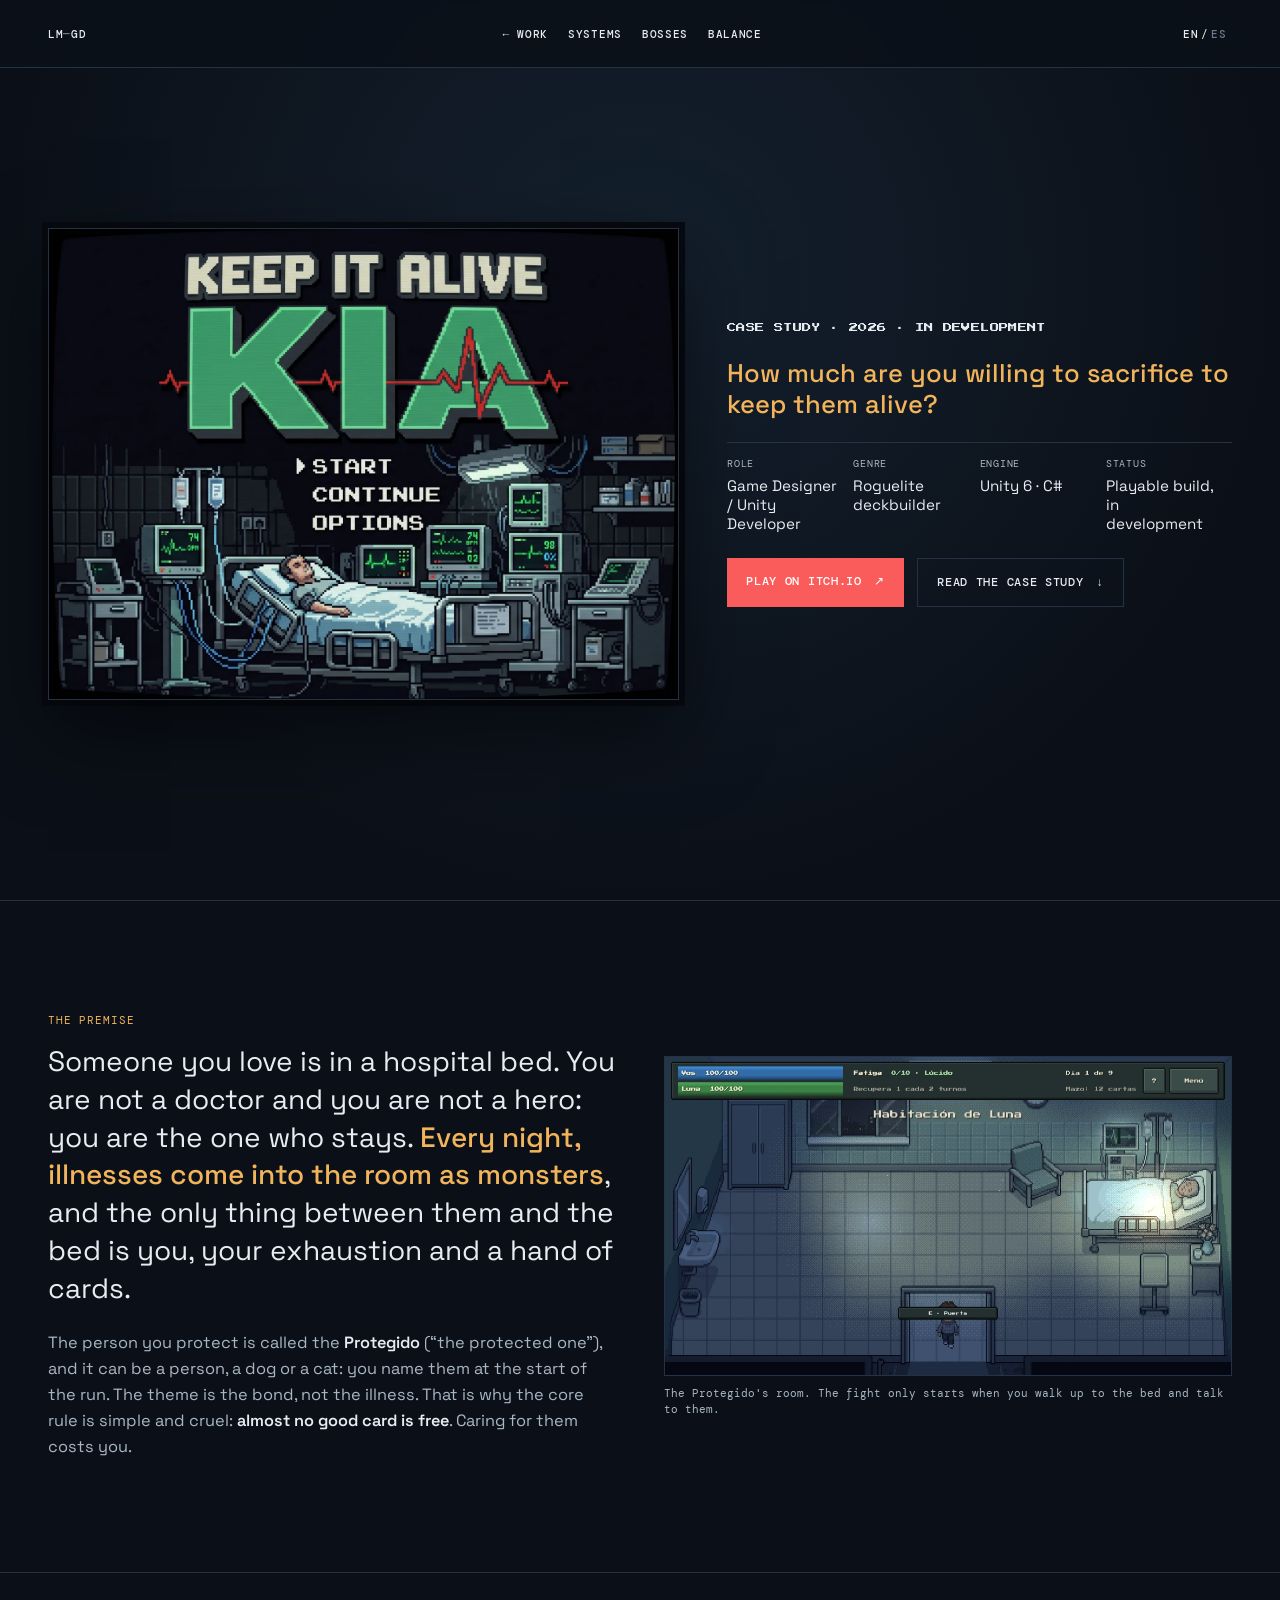
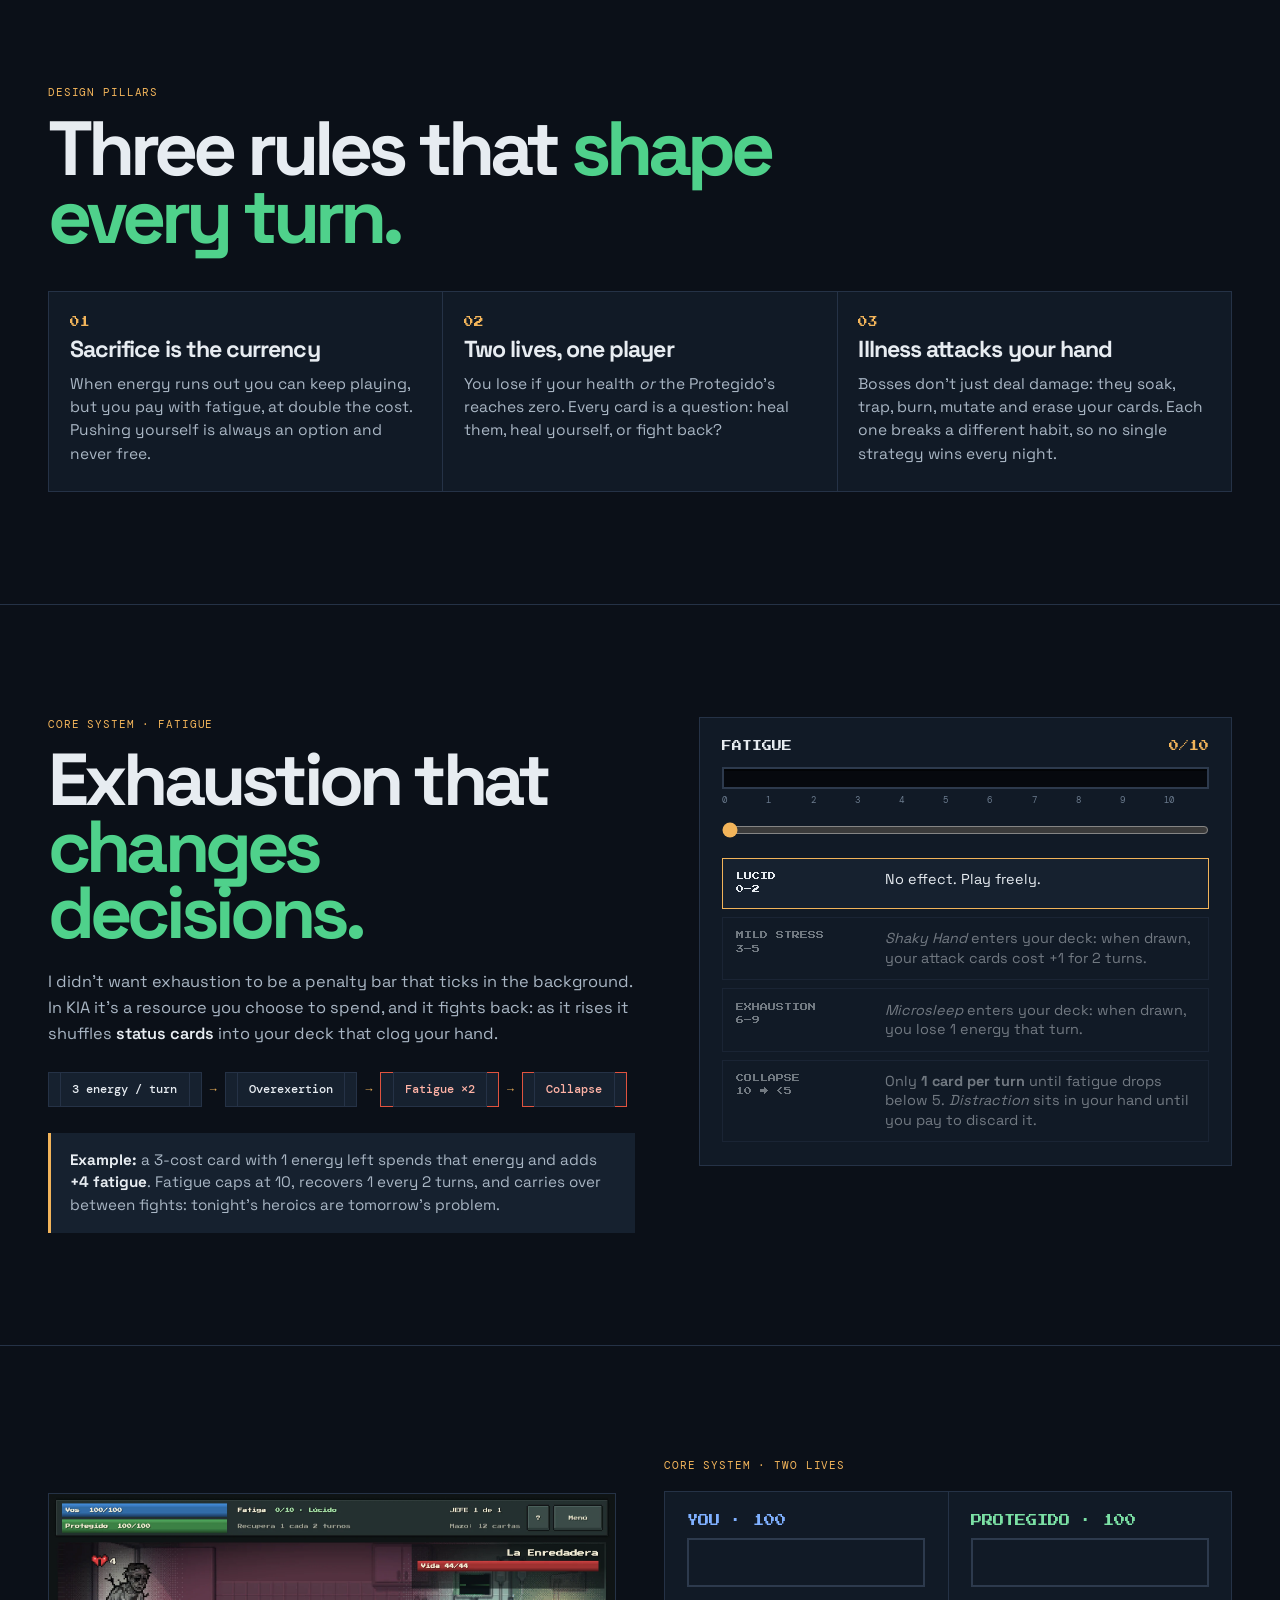
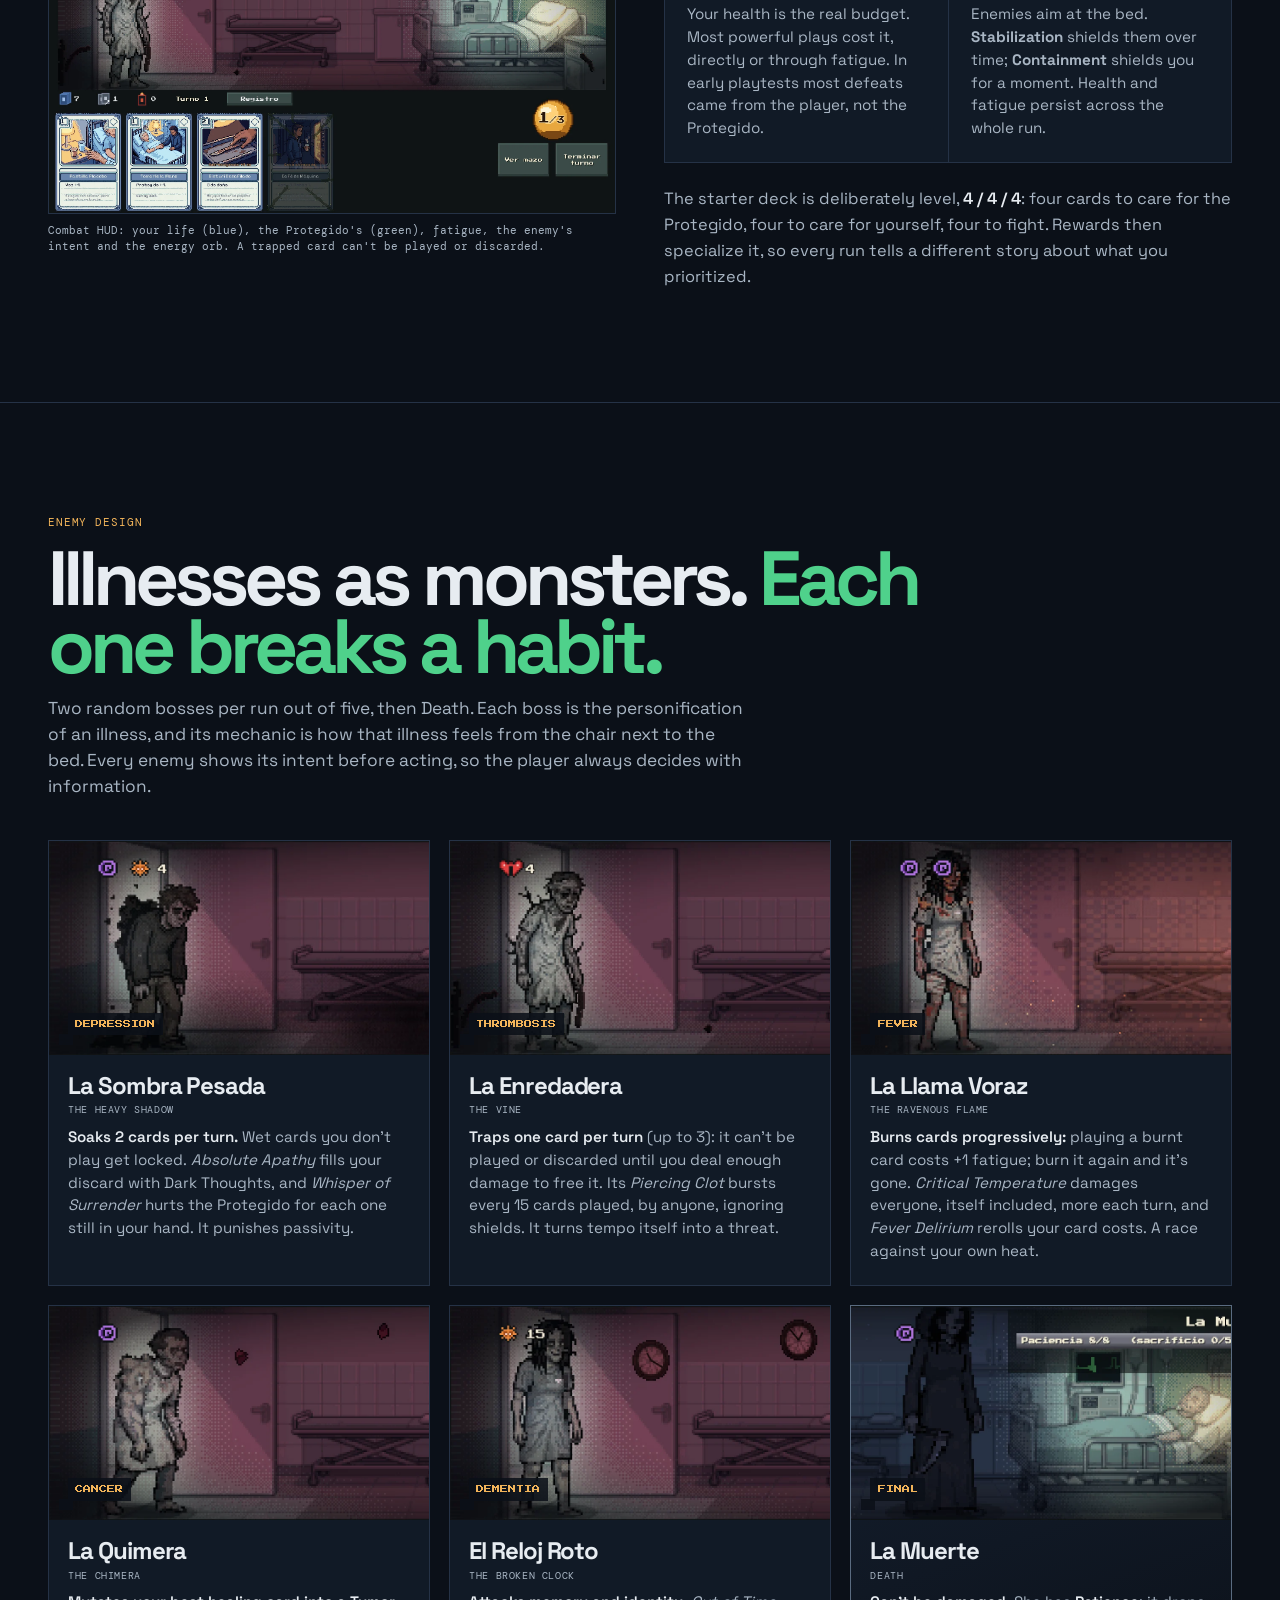
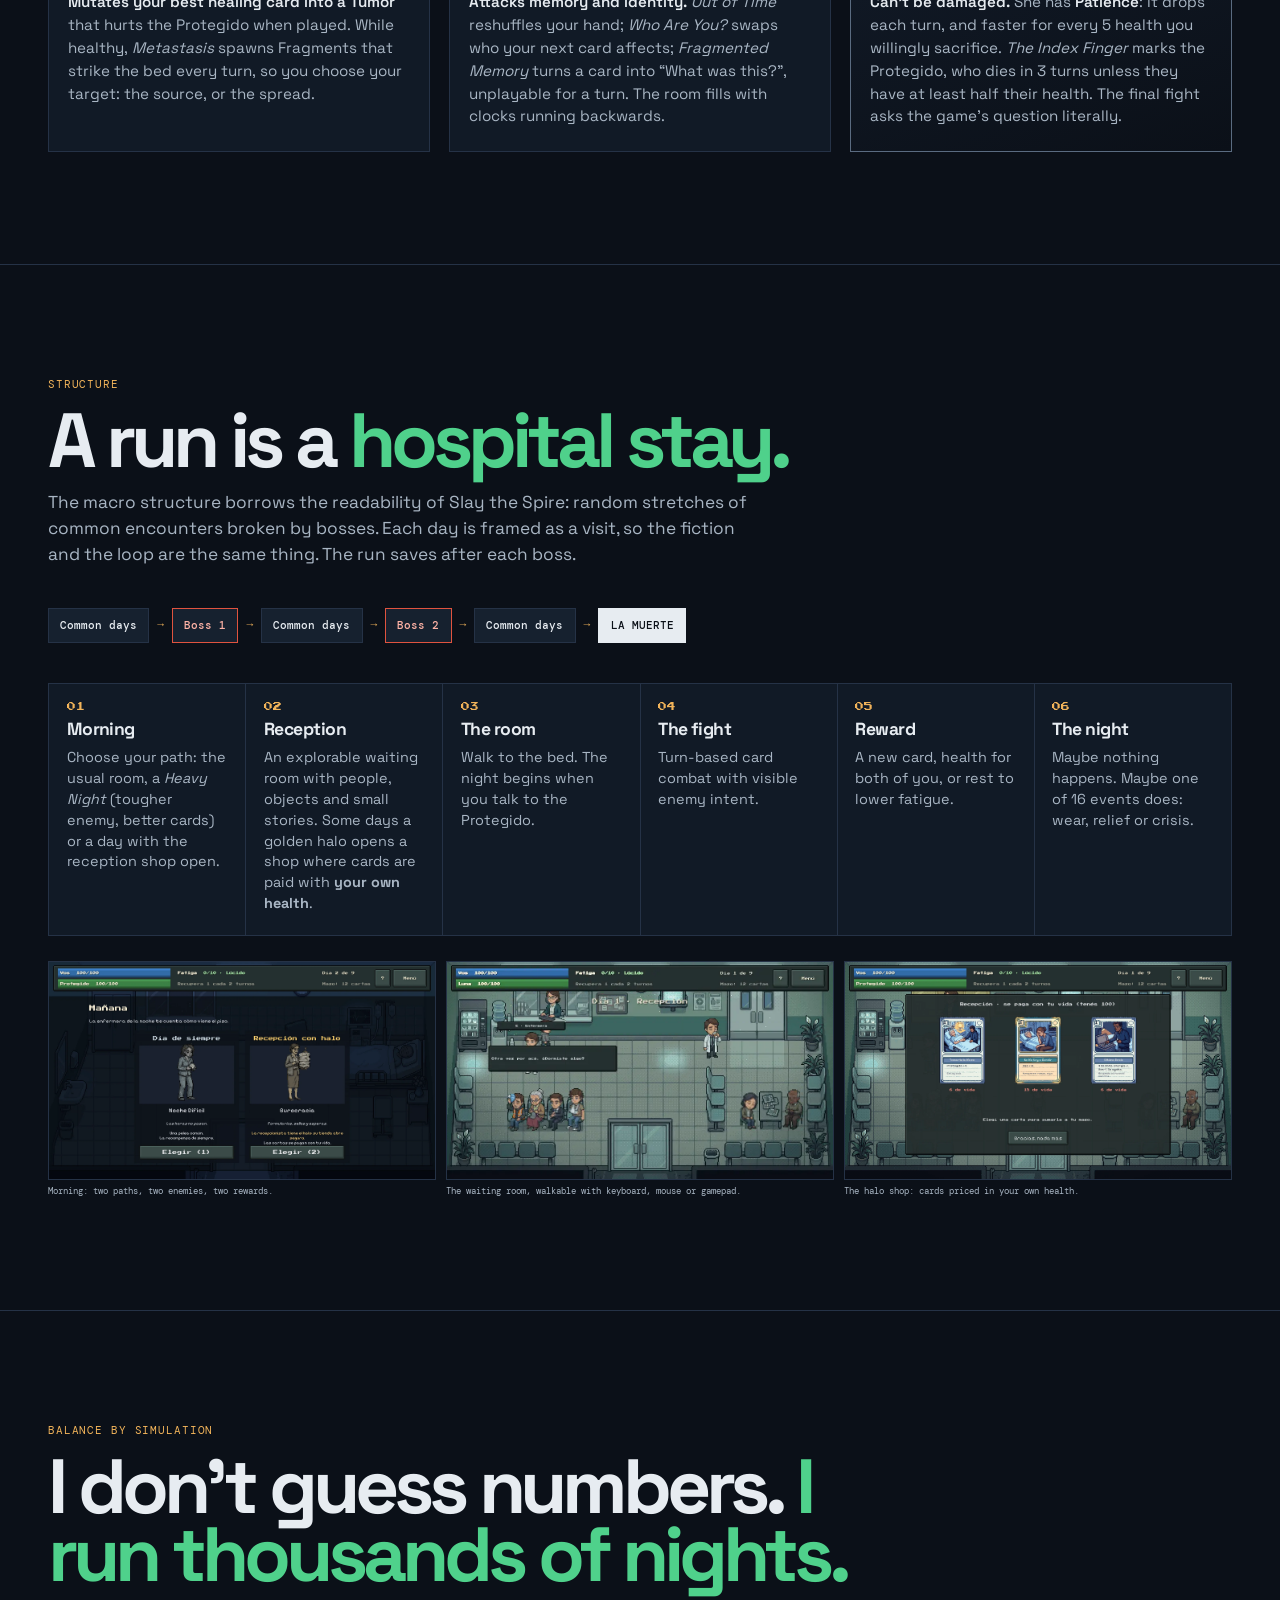
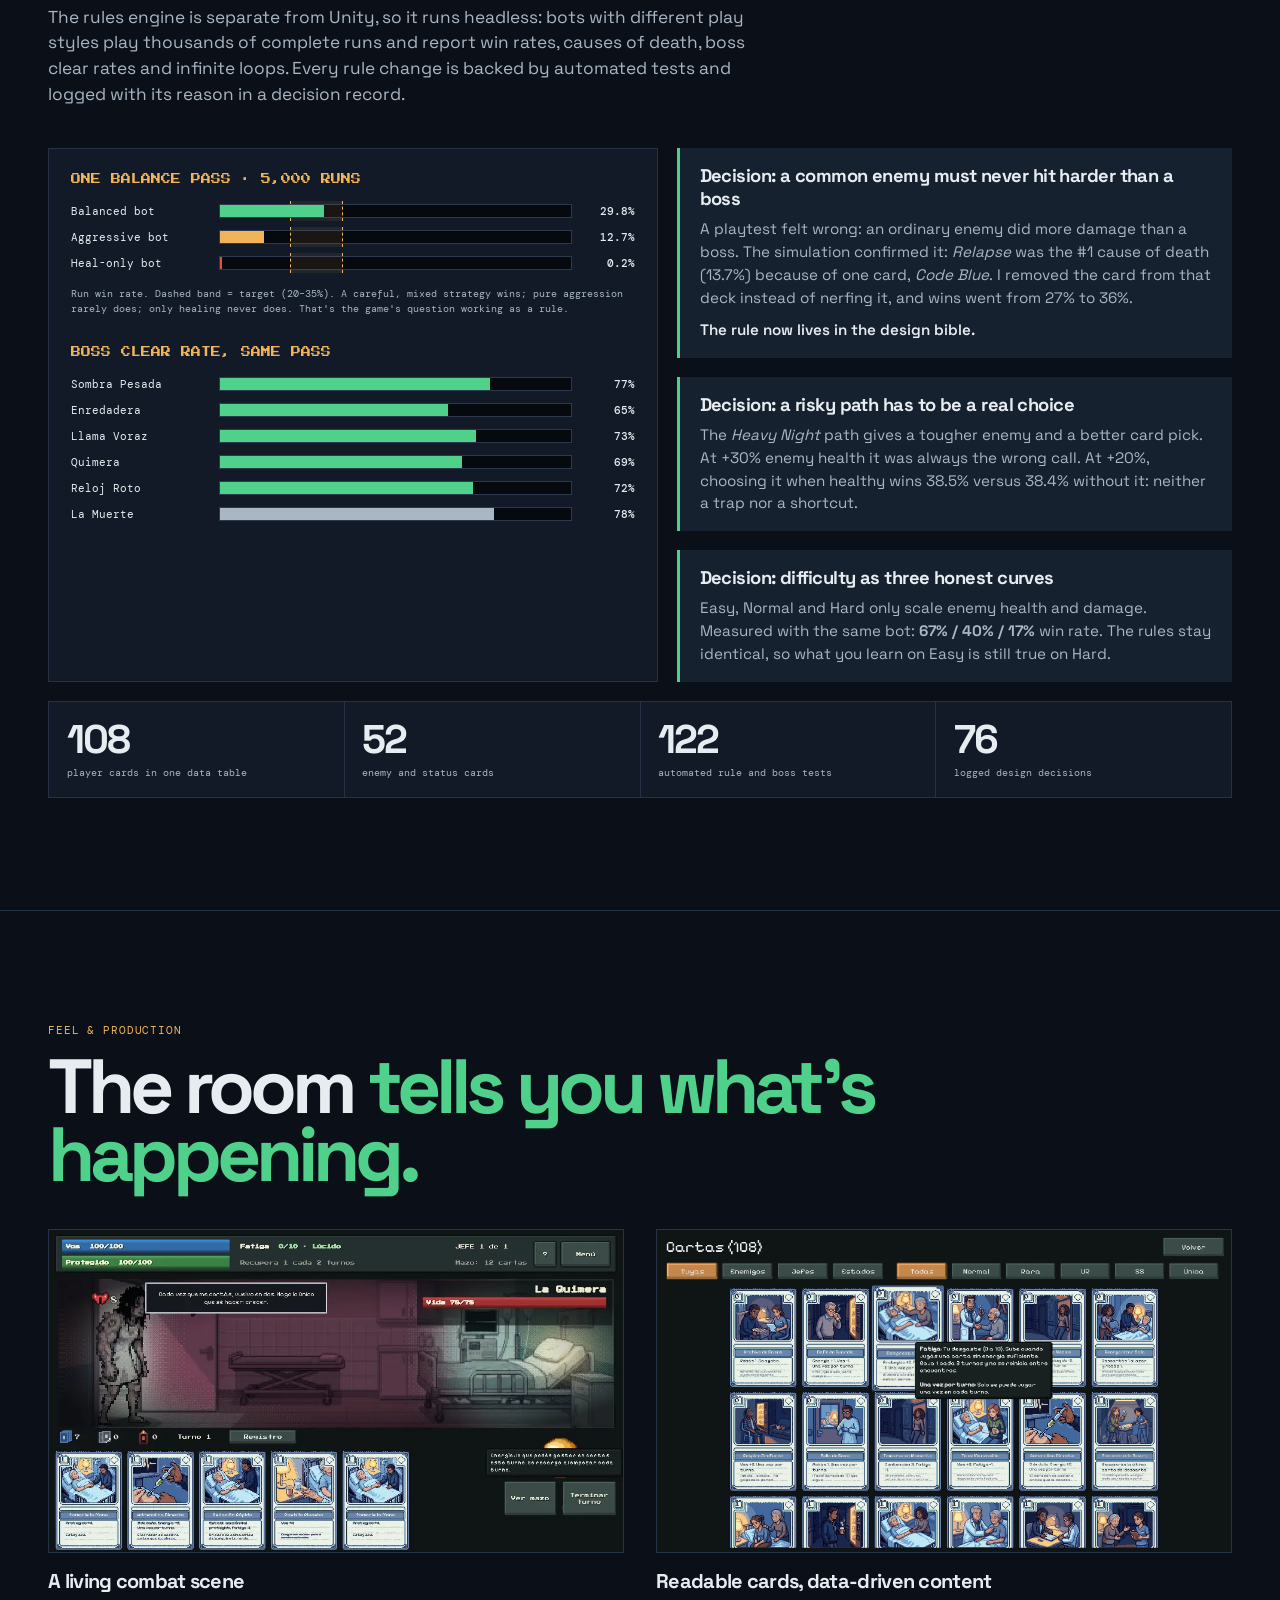
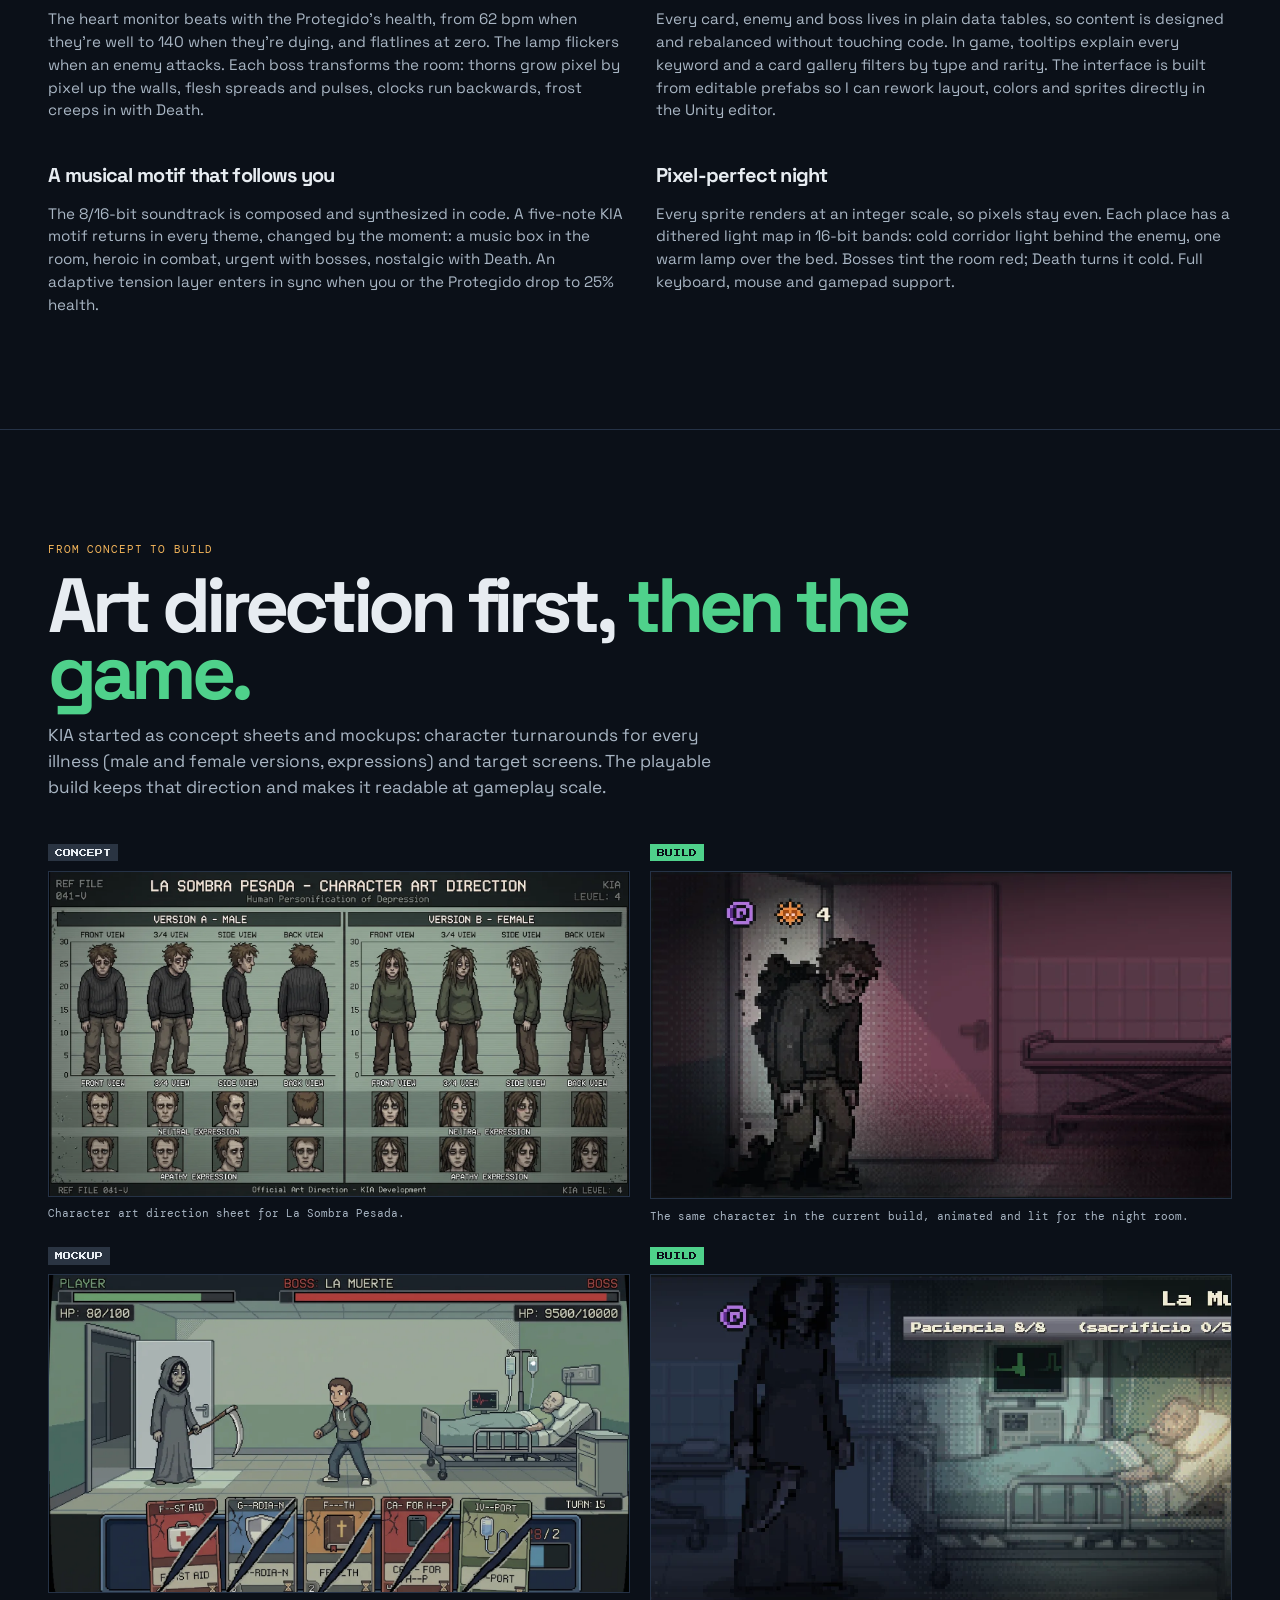
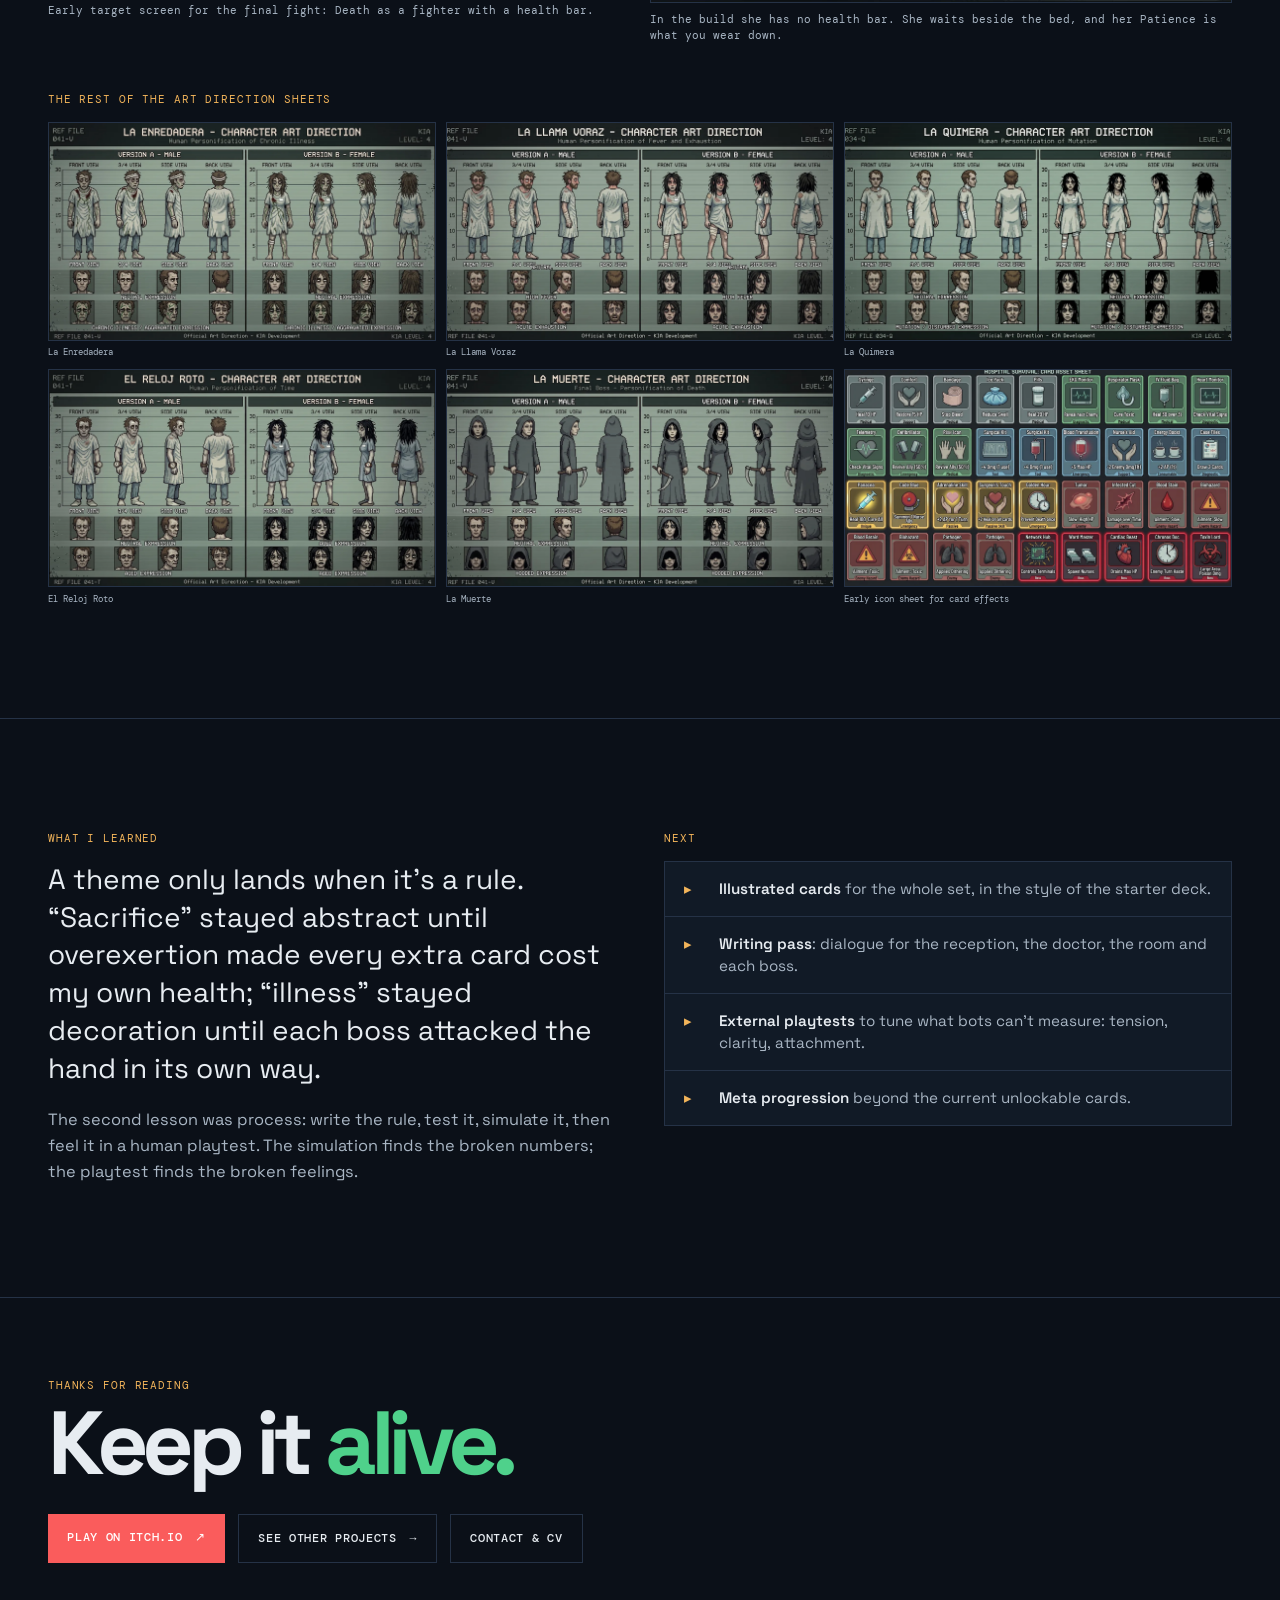
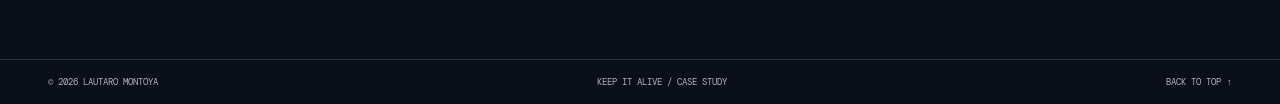
==== commit c0fd2698: "Portada nueva de KIA, botón para jugarlo en itch.io y foto de perfil nueva - La pantalla de título d" ====
--- a/kia.html
+++ b/kia.html
@@ -35,10 +35,11 @@
   <main id="main">
     <!-- ============================================================ portada -->
     <section class="kia-hero">
-      <div class="kia-hero-bg"><img src="assets/img/kia/exterior.webp" alt="" width="1240" height="1080" fetchpriority="high"></div>
       <div class="kia-hero-inner">
+        <figure class="kia-cover"><img src="assets/img/kia/portada.webp" alt="Keep It Alive (KIA) title screen: the logo with a heartbeat line over a patient in a hospital bed surrounded by monitors" width="1600" height="1194" fetchpriority="high"></figure>
+        <div class="kia-hero-copy">
         <p class="kia-kicker">CASE STUDY · 2026 · <span data-lang="en">IN DEVELOPMENT</span><span data-lang="es">EN DESARROLLO</span></p>
-        <h1>KEEP IT <em>ALIVE</em></h1>
+        <h1 class="sr-only">Keep It Alive (KIA)</h1>
         <p class="kia-question"><span data-lang="en">How much are you willing to sacrifice to keep them alive?</span><span data-lang="es">¿Cuánto estás dispuesto a sacrificar para mantenerlo vivo?</span></p>
         <dl class="kia-meta">
           <div><dt><span data-lang="en">ROLE</span><span data-lang="es">ROL</span></dt><dd>Game Designer / Unity Developer</dd></div>
@@ -46,6 +47,11 @@
           <div><dt><span data-lang="en">ENGINE</span><span data-lang="es">MOTOR</span></dt><dd>Unity 6 · C#</dd></div>
           <div><dt><span data-lang="en">STATUS</span><span data-lang="es">ESTADO</span></dt><dd><span data-lang="en">Playable build, in development</span><span data-lang="es">Build jugable, en desarrollo</span></dd></div>
         </dl>
+        <div class="kia-cta-links">
+          <a class="button-itch" href="https://pehuamann.itch.io/keep-it-alive" target="_blank" rel="noopener"><span data-lang="en">PLAY ON ITCH.IO</span><span data-lang="es">JUGALO EN ITCH.IO</span> <span aria-hidden="true">↗</span></a>
+          <a class="button-ghost" href="#systems"><span data-lang="en">READ THE CASE STUDY</span><span data-lang="es">LEER EL CASO</span> <span aria-hidden="true">↓</span></a>
+        </div>
+        </div>
       </div>
     </section>
 
@@ -392,7 +398,8 @@
         <p class="eyebrow"><span data-lang="en">THANKS FOR READING</span><span data-lang="es">GRACIAS POR LEER</span></p>
         <h2><span data-lang="en">Keep it <em>alive.</em></span><span data-lang="es">Mantenelo <em>vivo.</em></span></h2>
         <div class="kia-cta-links">
-          <a class="button-primary" href="index.html#work"><span data-lang="en">SEE OTHER PROJECTS</span><span data-lang="es">VER OTROS PROYECTOS</span> <span aria-hidden="true">→</span></a>
+          <a class="button-itch" href="https://pehuamann.itch.io/keep-it-alive" target="_blank" rel="noopener"><span data-lang="en">PLAY ON ITCH.IO</span><span data-lang="es">JUGALO EN ITCH.IO</span> <span aria-hidden="true">↗</span></a>
+          <a class="button-ghost" href="index.html#work"><span data-lang="en">SEE OTHER PROJECTS</span><span data-lang="es">VER OTROS PROYECTOS</span> <span aria-hidden="true">→</span></a>
           <a class="button-ghost" href="index.html#contact"><span data-lang="en">CONTACT &amp; CV</span><span data-lang="es">CONTACTO Y CV</span></a>
         </div>
       </div>
--- a/styles.css
+++ b/styles.css
@@ -76,9 +76,9 @@
 /* =========================================================== secciones */
 .grid-section{display:grid;grid-template-columns:1fr;gap:2rem;padding:5rem var(--gutter);border-bottom:1px solid}
 .intro-copy h2,.principles h2,.work h2,.contact h2{font-size:clamp(2.5rem,7.4vw,8rem);line-height:.86;letter-spacing:-.075em;margin-top:.7rem}
-.intro-side{display:grid;grid-template-columns:90px 1fr;gap:1rem;font-size:.98rem;line-height:1.35}
+.intro-side{display:grid;grid-template-columns:1fr;gap:1rem;font-size:.98rem;line-height:1.35}
 .intro-side p+p{margin-top:.8rem}
-.intro-side img{width:100%;aspect-ratio:1;object-fit:cover;filter:grayscale(1)}
+.intro-side img{width:100%;max-width:340px;aspect-ratio:4/5;object-fit:cover;object-position:50% 20%;border:1px solid var(--line)}
 .stats{display:grid;grid-template-columns:repeat(3,1fr);border-bottom:1px solid}
 .stats div{padding:1rem;border-right:1px solid}
 .stats div:last-child{border:0}
@@ -182,7 +182,7 @@
   .hero-side{grid-column:span 3}
   .grid-section{grid-template-columns:1.3fr 5fr 5.7fr;padding:8rem var(--gutter)}
   .intro-copy{grid-column:2}
-  .intro-side{grid-column:3;grid-template-columns:120px 1fr}
+  .intro-side{grid-column:3;grid-template-columns:minmax(0,1fr) minmax(0,1.1fr);align-items:end;gap:1.5rem}
   .stats div{padding:1.5rem 2rem}
   .work{padding:8rem var(--gutter)}
   .work-heading{grid-template-columns:1.3fr 5fr 5.7fr}
@@ -251,14 +251,12 @@
 .page-kia .eyebrow{color:var(--lamp)}
 .page-kia img.px{image-rendering:pixelated}
 
-.kia-hero{position:relative;min-height:100svh;display:grid;align-items:end;padding:calc(var(--header) + 2rem) var(--gutter) 2.5rem;isolation:isolate;overflow:hidden}
-.kia-hero-bg{position:absolute;inset:0;z-index:-1}
-.kia-hero-bg img{width:100%;height:100%;object-fit:cover;object-position:70% 50%;image-rendering:pixelated}
-.kia-hero-bg::after{content:"";position:absolute;inset:0;background:linear-gradient(180deg,rgba(11,16,24,.25) 0%,rgba(11,16,24,.35) 40%,rgba(11,16,24,.96) 88%),linear-gradient(90deg,rgba(11,16,24,.85),rgba(11,16,24,0) 70%)}
-.kia-hero-inner{max-width:1200px;width:100%;margin:0 auto;display:grid;gap:1.6rem}
+.kia-hero{position:relative;padding:calc(var(--header) + 1.5rem) var(--gutter) 3rem;background:radial-gradient(ellipse at 50% 30%,#14202e 0%,var(--night) 70%)}
+.kia-hero-inner{max-width:1200px;width:100%;margin:0 auto;display:grid;gap:2rem;align-items:center}
+.kia-cover{margin:0}
+.kia-cover img{width:100%;border:1px solid var(--edge);box-shadow:0 30px 80px rgba(0,0,0,.55),0 0 0 6px #070a10}
+.kia-hero-copy{display:grid;gap:1.4rem;align-content:center}
 .kia-kicker{font:400 .58rem/1.6 var(--px);color:var(--text);letter-spacing:.04em}
-.kia-hero h1{font-size:clamp(3.4rem,13vw,10.5rem);line-height:.8;letter-spacing:-.075em;font-weight:700}
-.kia-hero h1 em{display:block;color:var(--kia-green)}
 .kia-question{max-width:34rem;font:500 clamp(1.15rem,2.6vw,1.6rem)/1.2 var(--sans);color:var(--lamp)}
 .kia-meta{display:grid;grid-template-columns:repeat(2,1fr);border-top:1px solid var(--edge);max-width:900px}
 .kia-meta div{padding:.9rem .8rem .2rem 0}
@@ -407,7 +405,7 @@
 .lightbox-step[data-lightbox-step="1"]{right:.5rem}
 
 @media(min-width:720px){
-  .kia-hero{padding-bottom:3.5rem}
+  .kia-hero{padding-bottom:4rem}
   .kia-meta{grid-template-columns:repeat(4,1fr)}
   .kia-section{padding:7rem var(--gutter)}
   .kia-two{grid-template-columns:1fr 1fr;gap:3rem}
@@ -436,3 +434,16 @@
   .contact{grid-template-columns:1fr;gap:.5rem}
   .contact-links{grid-column:1}
 }
+
+/* botón de itch.io y portada de KIA */
+.button-itch{display:inline-flex;gap:.8rem;padding:1rem 1.2rem;background:#fa5c5c;color:#fff;font:500 .72rem var(--mono);letter-spacing:.06em;transition:transform .25s var(--ease),background .2s}
+.button-itch:hover{background:#ff7a7a;transform:translateX(4px)}
+.spotlight-links{display:flex;flex-wrap:wrap;gap:.7rem}
+.spotlight-media{padding:1rem}
+.spotlight-media img{image-rendering:auto;box-shadow:0 20px 60px rgba(0,0,0,.6)}
+.project--featured .project-image img{object-position:50% 35%}
+@media(min-width:960px){
+  .kia-hero{min-height:100svh;display:grid;align-items:center}
+  .kia-hero-inner{grid-template-columns:1.25fr 1fr;gap:3rem}
+  .spotlight-media{padding:2rem}
+}
